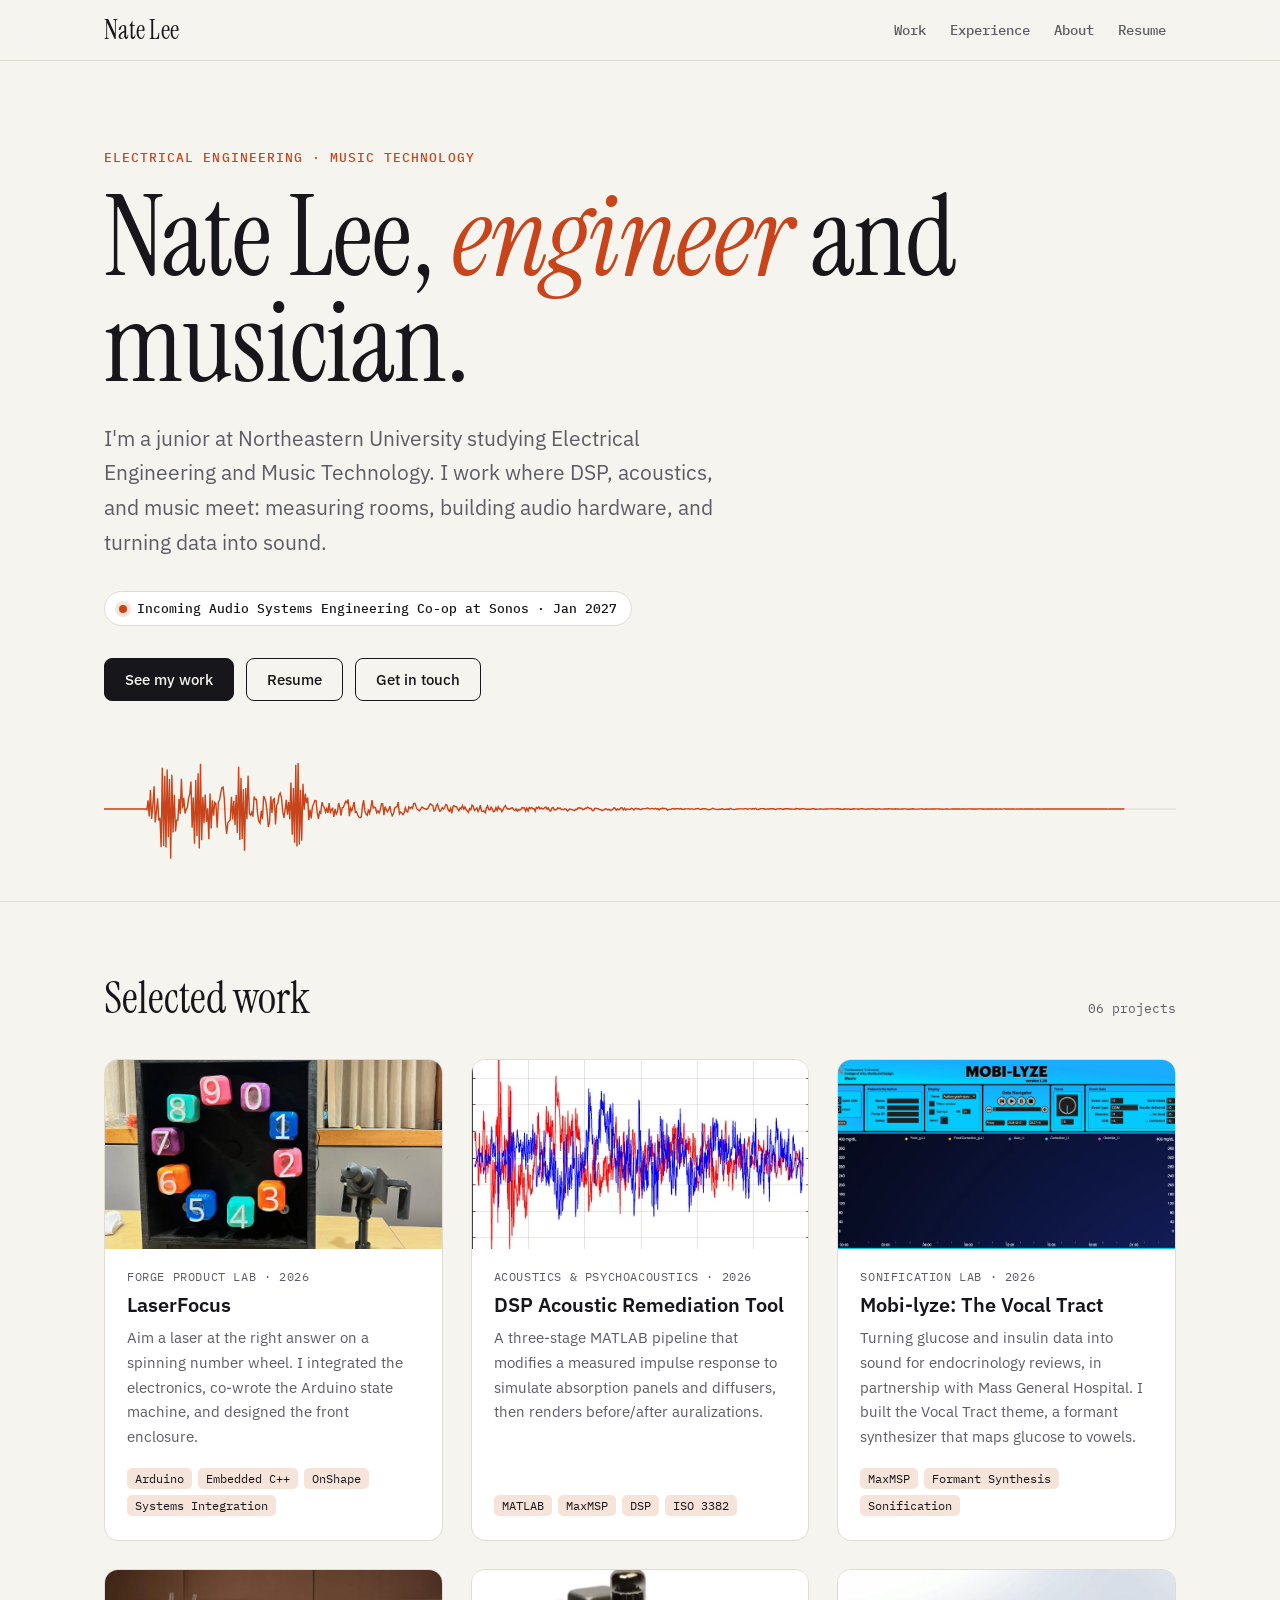
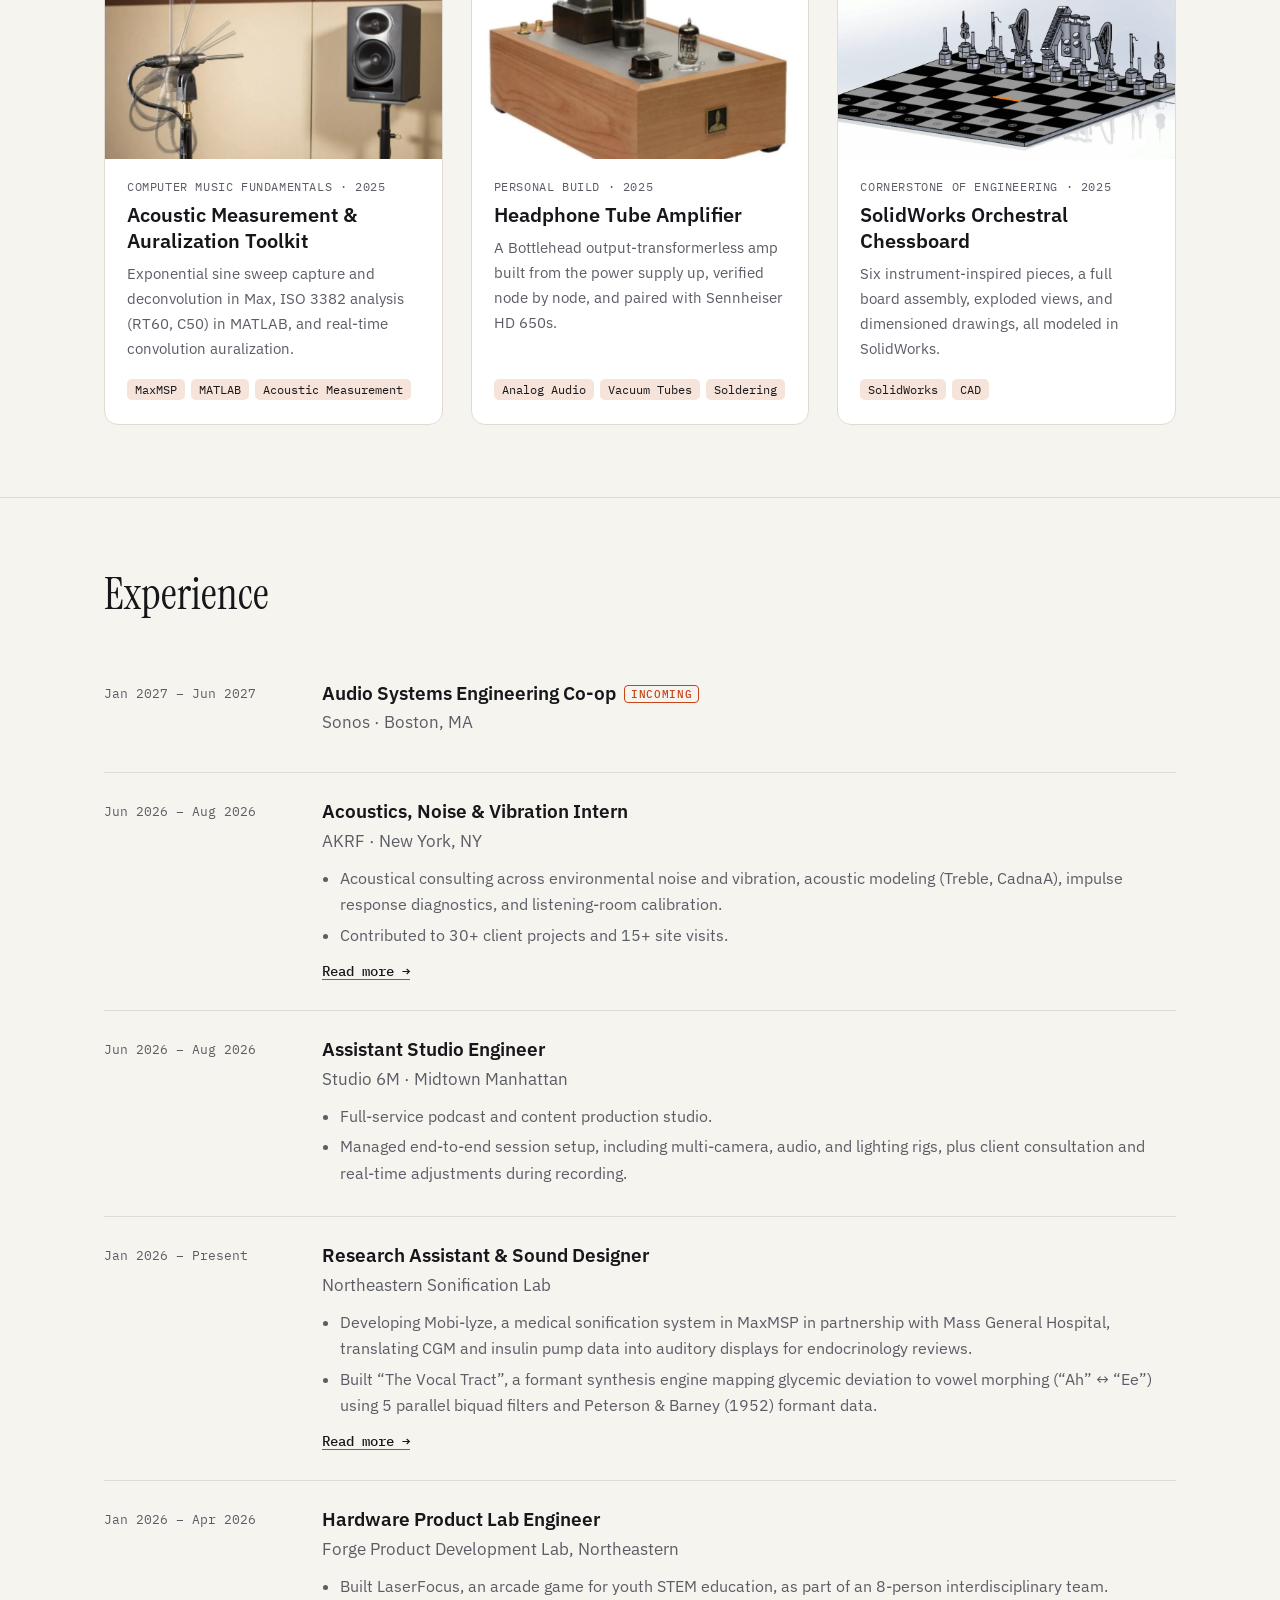
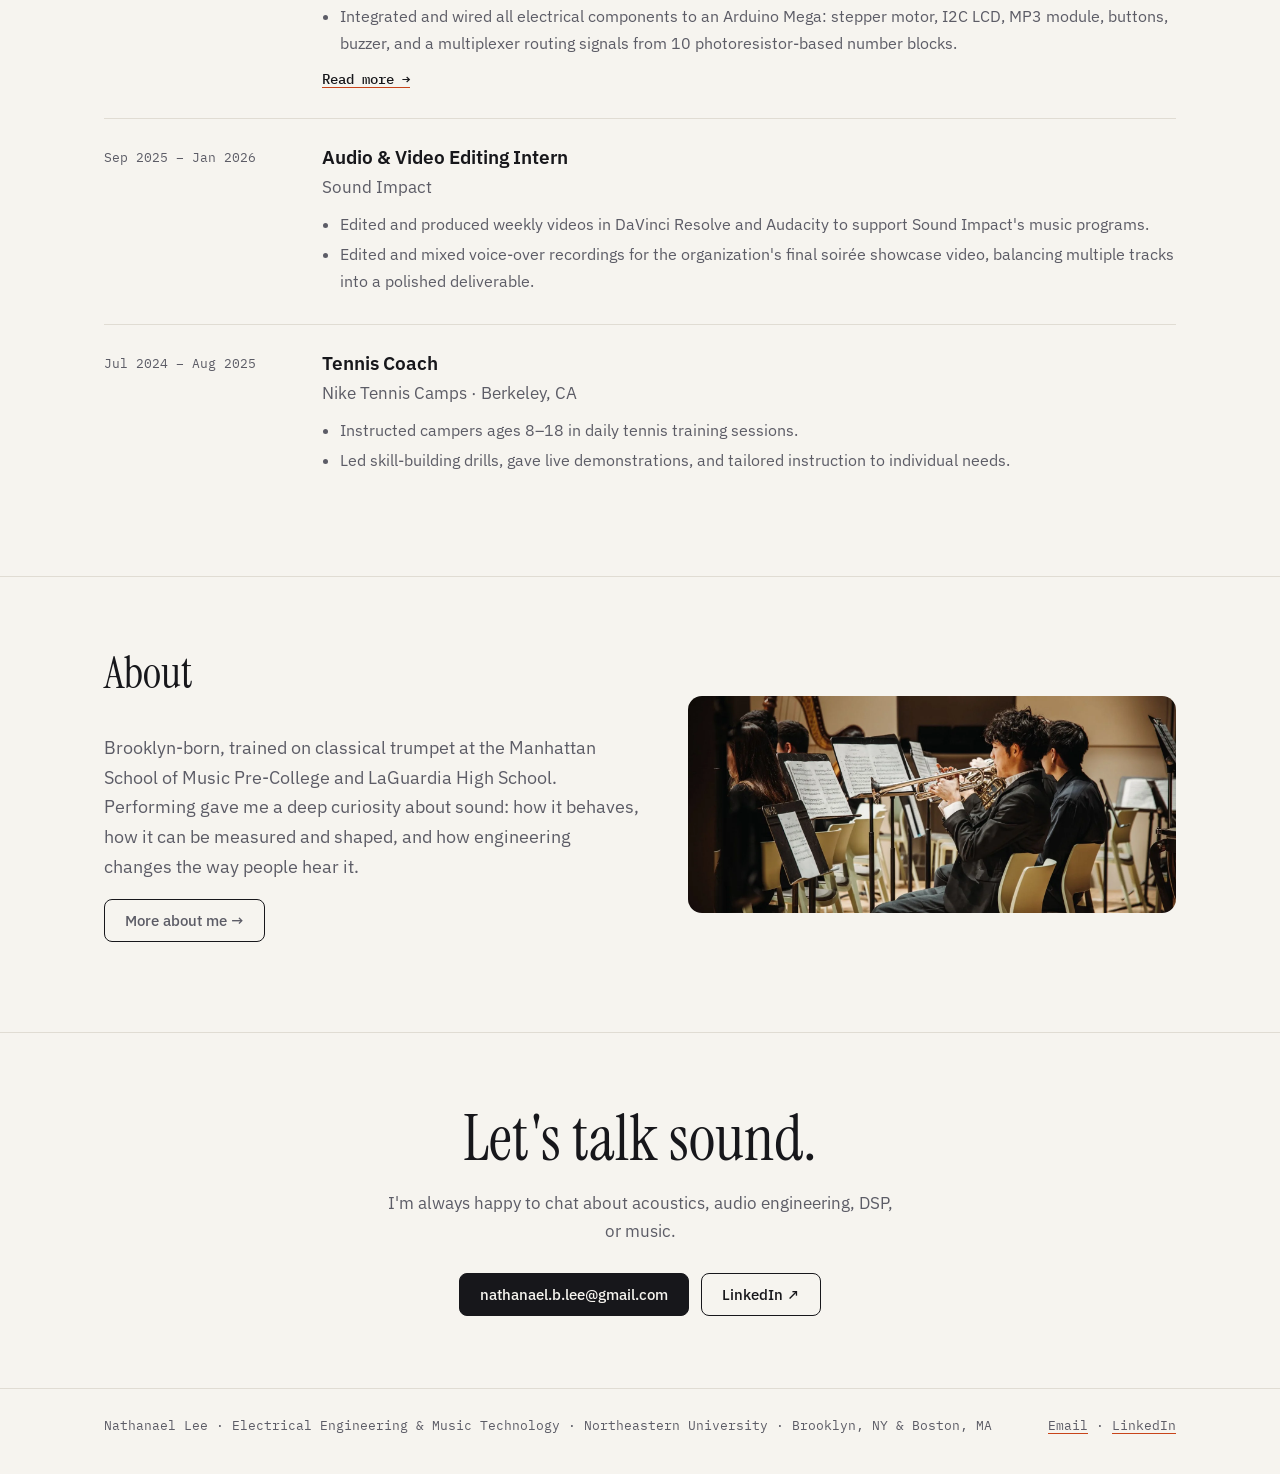
==== index.html @ bbd11df2 "Initial portfolio site migrated from Google Sites Co-Authored-By: Claude Opus 5.5 <noreply@anthropic" ====
<!doctype html>
<html lang="en">
<head>
<meta charset="utf-8">
<meta name="viewport" content="width=device-width, initial-scale=1">
<title>Nate Lee · Engineer and Musician</title>
<meta name="description" content="Nate Lee: Electrical Engineering and Music Technology at Northeastern University. DSP, acoustics, and audio projects.">
<meta property="og:title" content="Nate Lee · Engineer and Musician">
<meta property="og:description" content="Nate Lee: Electrical Engineering and Music Technology at Northeastern University. DSP, acoustics, and audio projects.">
<link rel="icon" href="assets/favicon.svg" type="image/svg+xml">
<link rel="preconnect" href="https://fonts.googleapis.com">
<link rel="preconnect" href="https://fonts.gstatic.com" crossorigin>
<link rel="stylesheet" href="https://fonts.googleapis.com/css2?family=IBM+Plex+Mono:wght@400;500&family=IBM+Plex+Sans:ital,wght@0,400;0,500;0,600;1,400&family=Instrument+Serif:ital@0;1&display=swap">
<link rel="stylesheet" href="assets/style.css">
</head>
<body>
<header class="site-header">
  <div class="wrap">
    <a class="brand" href="index.html">Nate Lee</a>
    <nav class="nav" aria-label="Main"><a href="index.html#work">Work</a><a href="index.html#experience">Experience</a><a href="about.html">About</a><a href="resume.html">Resume</a></nav>
  </div>
</header>
<main>
<div class="wrap">
  <section class="hero">
    <p class="eyebrow">Electrical Engineering · Music Technology</p>
    <h1>Nate Lee, <em>engineer</em> and musician.</h1>
    <p class="lede">I'm a junior at Northeastern University studying Electrical Engineering and Music Technology. I work where DSP, acoustics, and music meet: measuring rooms, building audio hardware, and turning data into sound.</p>
    <div class="now"><span class="dot"></span>Incoming Audio Systems Engineering Co-op at Sonos · Jan 2027</div>
    <div class="actions">
      <a class="btn primary" href="#work">See my work</a>
      <a class="btn ghost" href="resume.html">Resume</a>
      <a class="btn ghost" href="#contact">Get in touch</a>
    </div>
    <svg class="trace" aria-hidden="true"></svg>
  </section>
</div>

<section class="block" id="work">
  <div class="wrap">
    <div class="section-head"><h2>Selected work</h2><span class="count">06 projects</span></div>
    <div class="grid">
<a class="card" href="projects/laserfocus.html">
  <div class="thumb"><img src="images/cards/laserfocus.webp" alt="LaserFocus" width="1536" height="863" loading="lazy" decoding="async"></div>
  <div class="body">
    <span class="meta">Forge Product Lab · 2026</span>
    <h3>LaserFocus</h3>
    <p>Aim a laser at the right answer on a spinning number wheel. I integrated the electronics, co-wrote the Arduino state machine, and designed the front enclosure.</p>
    <div class="tags"><span class="tag">Arduino</span><span class="tag">Embedded C++</span><span class="tag">OnShape</span><span class="tag">Systems Integration</span></div>
  </div>
</a>
<a class="card" href="projects/dsp-acoustic-remediation.html">
  <div class="thumb"><img src="images/cards/dsp-acoustic-remediation.webp" alt="DSP Acoustic Remediation Tool" width="432" height="243" loading="lazy" decoding="async"></div>
  <div class="body">
    <span class="meta">Acoustics &amp; Psychoacoustics · 2026</span>
    <h3>DSP Acoustic Remediation Tool</h3>
    <p>A three-stage MATLAB pipeline that modifies a measured impulse response to simulate absorption panels and diffusers, then renders before/after auralizations.</p>
    <div class="tags"><span class="tag">MATLAB</span><span class="tag">MaxMSP</span><span class="tag">DSP</span><span class="tag">ISO 3382</span></div>
  </div>
</a>
<a class="card" href="projects/mobi-lyze.html">
  <div class="thumb"><img src="images/cards/mobi-lyze.webp" alt="Mobi-lyze: The Vocal Tract" width="1600" height="899" loading="lazy" decoding="async"></div>
  <div class="body">
    <span class="meta">Sonification Lab · 2026</span>
    <h3>Mobi-lyze: The Vocal Tract</h3>
    <p>Turning glucose and insulin data into sound for endocrinology reviews, in partnership with Mass General Hospital. I built the Vocal Tract theme, a formant synthesizer that maps glucose to vowels.</p>
    <div class="tags"><span class="tag">MaxMSP</span><span class="tag">Formant Synthesis</span><span class="tag">Sonification</span></div>
  </div>
</a>
<a class="card" href="projects/acoustic-measurement-toolkit.html">
  <div class="thumb"><img src="images/cards/acoustic-measurement-toolkit.webp" alt="Acoustic Measurement &amp; Auralization Toolkit" width="1400" height="787" loading="lazy" decoding="async"></div>
  <div class="body">
    <span class="meta">Computer Music Fundamentals · 2025</span>
    <h3>Acoustic Measurement &amp; Auralization Toolkit</h3>
    <p>Exponential sine sweep capture and deconvolution in Max, ISO 3382 analysis (RT60, C50) in MATLAB, and real-time convolution auralization.</p>
    <div class="tags"><span class="tag">MaxMSP</span><span class="tag">MATLAB</span><span class="tag">Acoustic Measurement</span></div>
  </div>
</a>
<a class="card" href="projects/headphone-tube-amp.html">
  <div class="thumb"><img src="images/cards/headphone-tube-amp.webp" alt="Headphone Tube Amplifier" width="1446" height="839" loading="lazy" decoding="async"></div>
  <div class="body">
    <span class="meta">Personal build · 2025</span>
    <h3>Headphone Tube Amplifier</h3>
    <p>A Bottlehead output-transformerless amp built from the power supply up, verified node by node, and paired with Sennheiser HD 650s.</p>
    <div class="tags"><span class="tag">Analog Audio</span><span class="tag">Vacuum Tubes</span><span class="tag">Soldering</span></div>
  </div>
</a>
<a class="card" href="projects/orchestral-chessboard.html">
  <div class="thumb"><img src="images/cards/orchestral-chessboard.webp" alt="SolidWorks Orchestral Chessboard" width="959" height="539" loading="lazy" decoding="async"></div>
  <div class="body">
    <span class="meta">Cornerstone of Engineering · 2025</span>
    <h3>SolidWorks Orchestral Chessboard</h3>
    <p>Six instrument-inspired pieces, a full board assembly, exploded views, and dimensioned drawings, all modeled in SolidWorks.</p>
    <div class="tags"><span class="tag">SolidWorks</span><span class="tag">CAD</span></div>
  </div>
</a>
    </div>
  </div>
</section>

<section class="block" id="experience">
  <div class="wrap">
    <div class="section-head"><h2>Experience</h2></div>
    <ol class="timeline">
<li><div class="when">Jan 2027 – Jun 2027</div><div><h3>Audio Systems Engineering Co-op<span class="badge">Incoming</span></h3><p class="org">Sonos · Boston, MA</p></div></li>
<li><div class="when">Jun 2026 – Aug 2026</div><div><h3>Acoustics, Noise &amp; Vibration Intern</h3><p class="org">AKRF · New York, NY</p><ul><li>Acoustical consulting across environmental noise and vibration, acoustic modeling (Treble, CadnaA), impulse response diagnostics, and listening-room calibration.</li><li>Contributed to 30+ client projects and 15+ site visits.</li></ul><a class="more" href="experience/akrf.html">Read more →</a></div></li>
<li><div class="when">Jun 2026 – Aug 2026</div><div><h3>Assistant Studio Engineer</h3><p class="org">Studio 6M · Midtown Manhattan</p><ul><li>Full-service podcast and content production studio.</li><li>Managed end-to-end session setup, including multi-camera, audio, and lighting rigs, plus client consultation and real-time adjustments during recording.</li></ul></div></li>
<li><div class="when">Jan 2026 – Present</div><div><h3>Research Assistant &amp; Sound Designer</h3><p class="org">Northeastern Sonification Lab</p><ul><li>Developing Mobi-lyze, a medical sonification system in MaxMSP in partnership with Mass General Hospital, translating CGM and insulin pump data into auditory displays for endocrinology reviews.</li><li>Built “The Vocal Tract”, a formant synthesis engine mapping glycemic deviation to vowel morphing (“Ah” ↔ “Ee”) using 5 parallel biquad filters and Peterson &amp; Barney (1952) formant data.</li></ul><a class="more" href="projects/mobi-lyze.html">Read more →</a></div></li>
<li><div class="when">Jan 2026 – Apr 2026</div><div><h3>Hardware Product Lab Engineer</h3><p class="org">Forge Product Development Lab, Northeastern</p><ul><li>Built LaserFocus, an arcade game for youth STEM education, as part of an 8-person interdisciplinary team.</li><li>Integrated and wired all electrical components to an Arduino Mega: stepper motor, I2C LCD, MP3 module, buttons, buzzer, and a multiplexer routing signals from 10 photoresistor-based number blocks.</li></ul><a class="more" href="projects/laserfocus.html">Read more →</a></div></li>
<li><div class="when">Sep 2025 – Jan 2026</div><div><h3>Audio &amp; Video Editing Intern</h3><p class="org">Sound Impact</p><ul><li>Edited and produced weekly videos in DaVinci Resolve and Audacity to support Sound Impact's music programs.</li><li>Edited and mixed voice-over recordings for the organization's final soirée showcase video, balancing multiple tracks into a polished deliverable.</li></ul></div></li>
<li><div class="when">Jul 2024 – Aug 2025</div><div><h3>Tennis Coach</h3><p class="org">Nike Tennis Camps · Berkeley, CA</p><ul><li>Instructed campers ages 8–18 in daily tennis training sessions.</li><li>Led skill-building drills, gave live demonstrations, and tailored instruction to individual needs.</li></ul></div></li>
    </ol>
  </div>
</section>

<section class="block" id="about">
  <div class="wrap split">
    <div>
      <div class="section-head"><h2>About</h2></div>
      <p>Brooklyn-born, trained on classical trumpet at the Manhattan School of Music Pre-College and LaGuardia High School. Performing gave me a deep curiosity about sound: how it behaves, how it can be measured and shaped, and how engineering changes the way people hear it.</p>
      <p><a class="btn ghost" href="about.html">More about me →</a></p>
    </div>
    <img src="images/about/orchestra.webp" alt="Nate playing trumpet in an orchestra" width="1600" height="712" loading="lazy">
  </div>
</section>

<section class="block contact" id="contact">
  <div class="wrap">
    <h2>Let's talk sound.</h2>
    <p>I'm always happy to chat about acoustics, audio engineering, DSP, or music.</p>
    <div class="actions">
      <a class="btn primary" href="mailto:nathanael.b.lee@gmail.com">nathanael.b.lee@gmail.com</a>
      <a class="btn ghost" href="https://www.linkedin.com/in/nate-lee-/" target="_blank" rel="noopener">LinkedIn ↗</a>
    </div>
  </div>
</section>
</main>
<footer class="site-footer">
  <div class="wrap">
    <span>Nathanael Lee · Electrical Engineering &amp; Music Technology · Northeastern University · Brooklyn, NY &amp; Boston, MA</span>
    <span><a href="mailto:nathanael.b.lee@gmail.com">Email</a> · <a href="https://www.linkedin.com/in/nate-lee-/" target="_blank" rel="noopener">LinkedIn</a></span>
  </div>
</footer>
<script src="assets/main.js"></script>
</body>
</html>
---- assets/style.css ----
/* Nate Lee portfolio */
:root {
  --bg: #f6f4ef;
  --surface: #ffffff;
  --ink: #17171b;
  --muted: #5c5c66;
  --line: #e0dcd3;
  --accent: #c8441a;
  --accent-soft: #f6e3d9;
  --shadow: 0 1px 2px rgba(20, 20, 25, .05), 0 8px 24px rgba(20, 20, 25, .06);
  --serif: "Instrument Serif", Georgia, serif;
  --sans: "IBM Plex Sans", system-ui, -apple-system, sans-serif;
  --mono: "IBM Plex Mono", ui-monospace, Menlo, monospace;
  --wide: 1120px;
  --text: 720px;
}
@media (prefers-color-scheme: dark) {
  :root {
    --bg: #111214;
    --surface: #1a1b1f;
    --ink: #ecebe7;
    --muted: #a2a1a8;
    --line: #2c2d33;
    --accent: #ff7a45;
    --accent-soft: #3a2219;
    --shadow: 0 1px 2px rgba(0, 0, 0, .3), 0 8px 24px rgba(0, 0, 0, .25);
  }
}

* { box-sizing: border-box; }
html { scroll-behavior: smooth; -webkit-text-size-adjust: 100%; }
body {
  margin: 0;
  background: var(--bg);
  color: var(--ink);
  font: 17px/1.65 var(--sans);
  -webkit-font-smoothing: antialiased;
}
img { max-width: 100%; height: auto; display: block; }
a { color: inherit; text-decoration-color: var(--accent); text-underline-offset: 3px; }
a:hover { color: var(--accent); }
::selection { background: var(--accent); color: #fff; }

.wrap { max-width: var(--wide); margin: 0 auto; padding: 0 24px; }
.mono { font-family: var(--mono); }

/* Header */
.site-header {
  position: sticky; top: 0; z-index: 10;
  background: color-mix(in srgb, var(--bg) 88%, transparent);
  backdrop-filter: blur(10px);
  -webkit-backdrop-filter: blur(10px);
  border-bottom: 1px solid var(--line);
}
.site-header .wrap { display: flex; align-items: center; justify-content: space-between; gap: 16px; height: 60px; }
.brand { font-family: var(--serif); font-size: 26px; text-decoration: none; letter-spacing: .01em; white-space: nowrap; }
.brand:hover { color: var(--ink); }
.nav { display: flex; gap: 4px; }
.nav a {
  font: 500 14px var(--mono); text-decoration: none; color: var(--muted);
  padding: 6px 10px; border-radius: 6px;
}
.nav a:hover, .nav a[aria-current="page"] { color: var(--ink); background: var(--accent-soft); }

/* Hero */
.hero { padding: 88px 0 24px; }
.eyebrow { font: 500 13px var(--mono); letter-spacing: .08em; text-transform: uppercase; color: var(--accent); margin: 0 0 18px; }
.hero h1 { font: 400 clamp(56px, 10vw, 112px)/.95 var(--serif); margin: 0 0 24px; letter-spacing: -.01em; }
.hero h1 em { color: var(--accent); }
.hero .lede { font-size: clamp(18px, 2.2vw, 21px); max-width: 640px; color: var(--muted); margin: 0 0 32px; }
.now {
  display: inline-flex; align-items: center; gap: 10px;
  font: 500 13px var(--mono); padding: 8px 14px; border: 1px solid var(--line);
  border-radius: 999px; background: var(--surface); margin-bottom: 32px;
}
.now .dot { width: 8px; height: 8px; border-radius: 50%; background: var(--accent); box-shadow: 0 0 0 4px var(--accent-soft); }
.actions { display: flex; flex-wrap: wrap; gap: 12px; }
.btn {
  display: inline-flex; align-items: center; gap: 8px;
  font: 500 15px var(--sans); text-decoration: none;
  padding: 11px 20px; border-radius: 8px; border: 1px solid var(--ink);
  transition: background .15s, color .15s, border-color .15s;
}
.btn.primary { background: var(--ink); color: var(--bg); }
.btn.primary:hover { background: var(--accent); border-color: var(--accent); color: #fff; }
.btn.ghost:hover { border-color: var(--accent); color: var(--accent); }

/* Impulse response trace */
.trace { width: 100%; height: 120px; margin: 48px 0 0; color: var(--accent); }
.trace path { fill: none; stroke: currentColor; stroke-width: 1.4; vector-effect: non-scaling-stroke; }
.trace .axis { stroke: var(--line); stroke-width: 1; }
@media (prefers-reduced-motion: no-preference) {
  .trace path.ir { stroke-dasharray: var(--len); stroke-dashoffset: var(--len); animation: draw 2.4s cubic-bezier(.3, .6, .2, 1) .2s forwards; }
}
@keyframes draw { to { stroke-dashoffset: 0; } }

/* Sections */
section.block { padding: 72px 0; border-top: 1px solid var(--line); }
.section-head { display: flex; align-items: baseline; justify-content: space-between; gap: 16px; margin-bottom: 36px; }
.section-head h2 { font: 400 44px/1.1 var(--serif); margin: 0; }
.section-head .count { font: 13px var(--mono); color: var(--muted); }

/* Project cards */
.grid { display: grid; grid-template-columns: repeat(auto-fill, minmax(320px, 1fr)); gap: 28px; }
.card {
  display: flex; flex-direction: column; text-decoration: none;
  background: var(--surface); border: 1px solid var(--line); border-radius: 14px; overflow: hidden;
  transition: transform .2s, box-shadow .2s, border-color .2s;
}
.card:hover { transform: translateY(-3px); box-shadow: var(--shadow); border-color: transparent; color: inherit; }
.card .thumb { aspect-ratio: 16 / 9; overflow: hidden; background: var(--line); }
.card .thumb img { width: 100%; height: 100%; object-fit: cover; transition: transform .4s; }
.card:hover .thumb img { transform: scale(1.03); }
.card .body { padding: 20px 22px 24px; display: flex; flex-direction: column; gap: 8px; flex: 1; }
.card .meta { font: 12px var(--mono); color: var(--muted); text-transform: uppercase; letter-spacing: .05em; }
.card h3 { font: 600 20px/1.3 var(--sans); margin: 0; }
.card p { margin: 0; color: var(--muted); font-size: 15px; }
.tags { display: flex; flex-wrap: wrap; gap: 6px; margin-top: auto; padding-top: 10px; }
.tag { font: 12px var(--mono); padding: 3px 8px; border-radius: 5px; background: var(--accent-soft); color: var(--ink); }

/* Experience timeline */
.timeline { list-style: none; margin: 0; padding: 0; }
.timeline > li { display: grid; grid-template-columns: 190px 1fr; gap: 28px; padding: 26px 0; border-bottom: 1px solid var(--line); }
.timeline > li:last-child { border-bottom: 0; }
.timeline .when { font: 13px/1.6 var(--mono); color: var(--muted); padding-top: 3px; }
.timeline h3 { font: 600 19px/1.35 var(--sans); margin: 0; }
.timeline .org { color: var(--muted); margin: 2px 0 10px; }
.timeline ul { margin: 0; padding-left: 18px; list-style: disc; color: var(--muted); font-size: 16px; }
.timeline ul li { margin: 4px 0; }
.timeline .more { display: inline-block; margin-top: 10px; font: 500 14px var(--mono); }
.badge { font: 500 11px var(--mono); text-transform: uppercase; letter-spacing: .06em; color: var(--accent); border: 1px solid var(--accent); border-radius: 4px; padding: 1px 6px; margin-left: 8px; vertical-align: 2px; }

/* About teaser / split */
.split { display: grid; grid-template-columns: 1.1fr 1fr; gap: 48px; align-items: center; }
.split img { border-radius: 14px; }
.split p { color: var(--muted); font-size: 18px; }

/* Article (project pages) */
.article-head { padding: 56px 0 32px; }
.back { font: 500 14px var(--mono); text-decoration: none; color: var(--muted); }
.article-head h1 { font: 400 clamp(40px, 6.4vw, 72px)/1.02 var(--serif); margin: 20px 0 12px; max-width: 900px; }
.article-head .subtitle { font-size: 20px; color: var(--muted); margin: 0 0 32px; }
.facts { display: grid; grid-template-columns: repeat(auto-fit, minmax(200px, 1fr)); gap: 1px; background: var(--line); border: 1px solid var(--line); border-radius: 12px; overflow: hidden; margin: 0; }
.facts div { background: var(--surface); padding: 16px 18px; }
.facts dt { font: 500 11px var(--mono); text-transform: uppercase; letter-spacing: .08em; color: var(--accent); margin-bottom: 6px; }
.facts dd { margin: 0; font-size: 15px; line-height: 1.5; }
.facts .tags { padding: 0; }
.hero-fig { margin: 40px 0 0; }
.hero-fig img { width: 100%; border-radius: 14px; border: 1px solid var(--line); }

.prose { max-width: var(--text); margin: 0 auto; padding: 24px 24px 96px; }
.prose h2 { font: 400 38px/1.15 var(--serif); margin: 64px 0 16px; }
.prose > h2:first-child { margin-top: 24px; }
.prose h3 { font: 600 21px/1.35 var(--sans); margin: 40px 0 10px; }
.prose h4 { font: 600 13px var(--mono); text-transform: uppercase; letter-spacing: .06em; color: var(--accent); margin: 32px 0 8px; }
.prose p, .prose li { color: color-mix(in srgb, var(--ink) 86%, var(--bg)); }
.prose ul { padding-left: 20px; }
.prose figure, .prose .gallery, .prose .table-wrap, .prose .embed { margin: 36px -60px; }
.prose figure img { width: 100%; border-radius: 10px; border: 1px solid var(--line); background: #fff; cursor: zoom-in; }
.prose figure.narrow { margin-left: auto; margin-right: auto; max-width: 480px; }
figcaption { font-size: 14px; color: var(--muted); margin-top: 10px; line-height: 1.55; text-align: center; }
figcaption strong { color: var(--ink); }
.gallery { display: grid; grid-template-columns: repeat(var(--cols, 3), 1fr); gap: 12px; }
.gallery figure { margin: 0 !important; }
.gallery img { aspect-ratio: 4 / 3; object-fit: cover; }
.embed { position: relative; aspect-ratio: 16 / 10; border-radius: 10px; overflow: hidden; border: 1px solid var(--line); background: var(--surface); }
.embed.doc { aspect-ratio: 8.5 / 11; max-height: 1000px; }
.embed iframe { position: absolute; inset: 0; width: 100%; height: 100%; border: 0; }
.embed-caption { text-align: center; margin-top: -24px; }
.table-wrap { overflow-x: auto; }
table { border-collapse: collapse; width: 100%; font-size: 15px; background: var(--surface); border-radius: 10px; overflow: hidden; }
caption { text-align: left; font: 600 15px var(--sans); padding: 0 0 10px; }
th, td { border: 1px solid var(--line); padding: 10px 14px; text-align: left; vertical-align: top; }
thead th { background: var(--ink); color: var(--bg); font: 500 13px var(--mono); border-color: var(--ink); }
tbody tr:nth-child(even) td { background: color-mix(in srgb, var(--surface) 92%, var(--line)); }
tbody td:first-child { font-weight: 600; }
.related { margin-top: 64px; padding-top: 24px; border-top: 1px solid var(--line); font: 500 14px var(--mono); }
.pager { display: flex; justify-content: space-between; gap: 16px; margin-top: 64px; padding-top: 24px; border-top: 1px solid var(--line); }
.pager a { text-decoration: none; display: flex; flex-direction: column; gap: 2px; max-width: 48%; }
.pager a span { font: 12px var(--mono); color: var(--muted); text-transform: uppercase; letter-spacing: .06em; }
.pager a.next { text-align: right; margin-left: auto; }

/* About page */
.about-banner { margin: 40px 0 0; border-radius: 14px; overflow: hidden; }
.about-banner img { width: 100%; aspect-ratio: 21 / 9; object-fit: cover; }
.cols { display: grid; grid-template-columns: repeat(auto-fit, minmax(280px, 1fr)); gap: 24px; }
.panel { background: var(--surface); border: 1px solid var(--line); border-radius: 14px; padding: 26px 28px; }
.panel h3 { font: 400 28px var(--serif); margin: 0 0 4px; }
.panel .sub { color: var(--muted); margin: 0 0 16px; }
.panel h4 { font: 500 12px var(--mono); text-transform: uppercase; letter-spacing: .08em; color: var(--accent); margin: 22px 0 8px; }
.panel ul { margin: 0; padding-left: 18px; }
.panel li { margin: 4px 0; }
.panel .logo { height: 44px; width: auto; margin-bottom: 18px; border-radius: 6px; }
.skills dt { font: 600 15px var(--sans); margin-top: 14px; }
.skills dd { margin: 4px 0 0; color: var(--muted); }

/* Contact / footer */
.contact { text-align: center; }
.contact h2 { font: 400 clamp(40px, 6vw, 64px)/1.05 var(--serif); margin: 0 0 16px; }
.contact p { color: var(--muted); margin: 0 auto 28px; max-width: 520px; }
.contact .actions { justify-content: center; }
.site-footer { border-top: 1px solid var(--line); padding: 28px 0 40px; font: 13px var(--mono); color: var(--muted); }
.site-footer .wrap { display: flex; flex-wrap: wrap; justify-content: space-between; gap: 12px; }
.site-footer a { color: var(--muted); }

/* Lightbox */
dialog.lightbox { border: 0; padding: 0; background: transparent; max-width: 96vw; max-height: 94vh; }
dialog.lightbox::backdrop { background: rgba(10, 10, 12, .88); }
dialog.lightbox img { max-width: 96vw; max-height: 94vh; object-fit: contain; border-radius: 6px; cursor: zoom-out; }

/* Responsive */
@media (max-width: 900px) {
  .prose figure, .prose .gallery, .prose .table-wrap, .prose .embed { margin-left: 0; margin-right: 0; }
  .split { grid-template-columns: 1fr; }
}
@media (max-width: 640px) {
  body { font-size: 16px; }
  .wrap { padding: 0 16px; }
  .prose { padding-left: 16px; padding-right: 16px; }
  .site-header .wrap { height: 56px; }
  .brand { font-size: 22px; }
  .nav a { padding: 6px 7px; font-size: 13px; }
  .hero { padding-top: 56px; }
  section.block { padding: 56px 0; }
  .section-head h2 { font-size: 36px; }
  .grid { grid-template-columns: 1fr; }
  .timeline > li { grid-template-columns: 1fr; gap: 6px; }
  .gallery { --cols: 2 !important; }
  .prose h2 { font-size: 32px; }
}
@media (max-width: 400px) {
  .brand { font-size: 20px; }
  .nav { gap: 2px; }
  .nav a { padding: 6px 5px; font-size: 12px; }
}
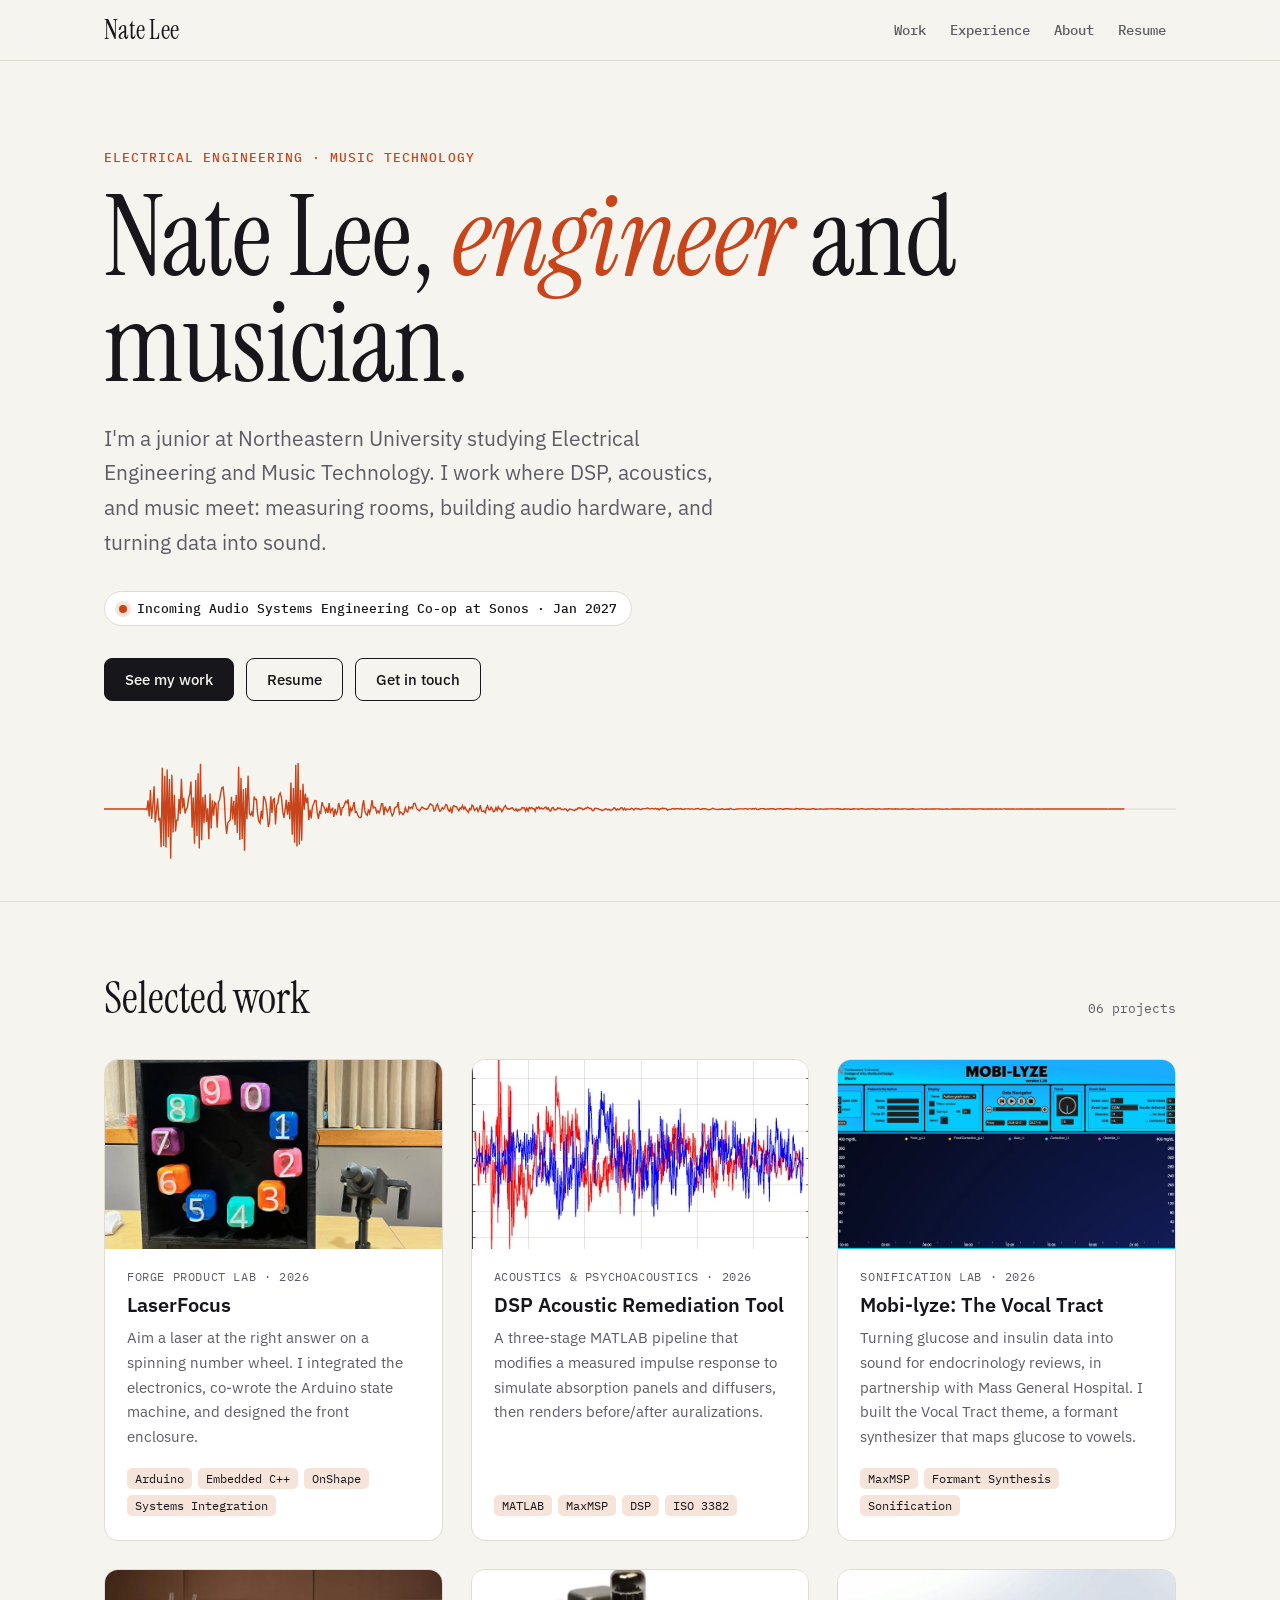
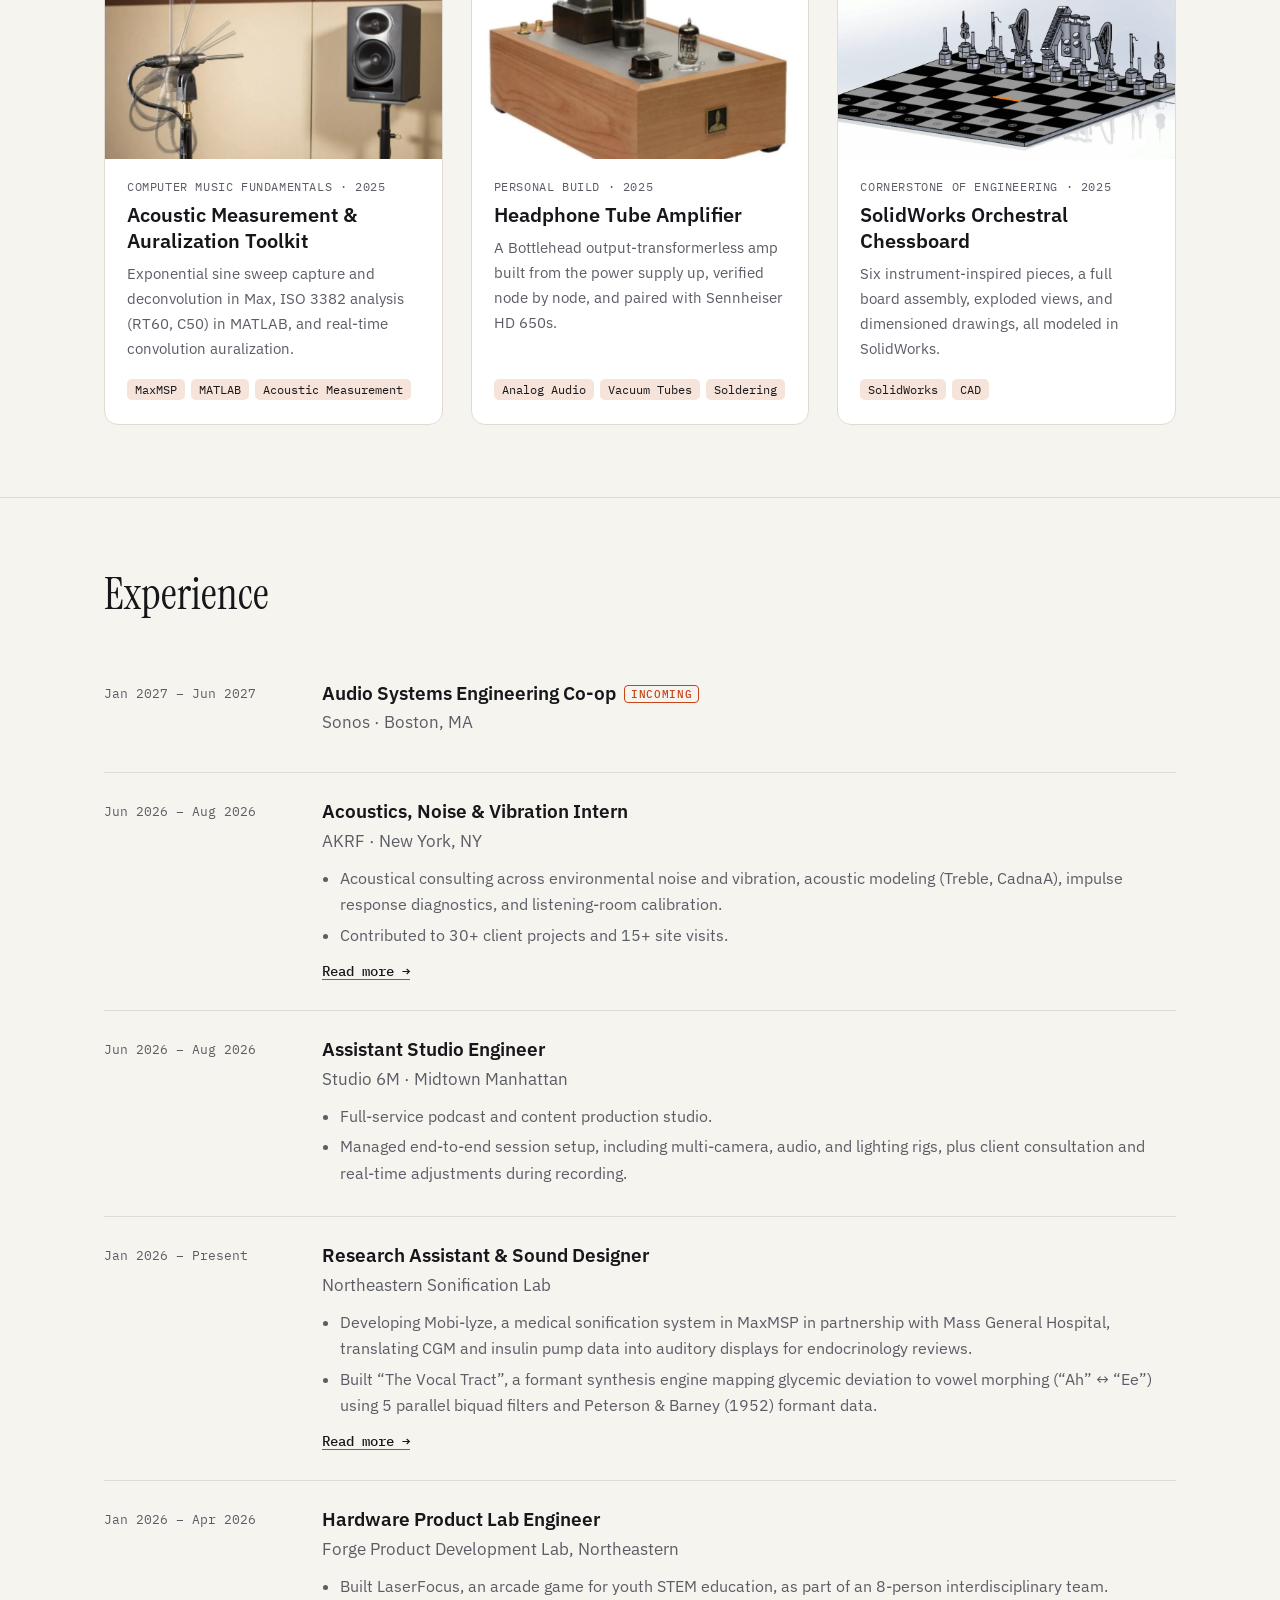
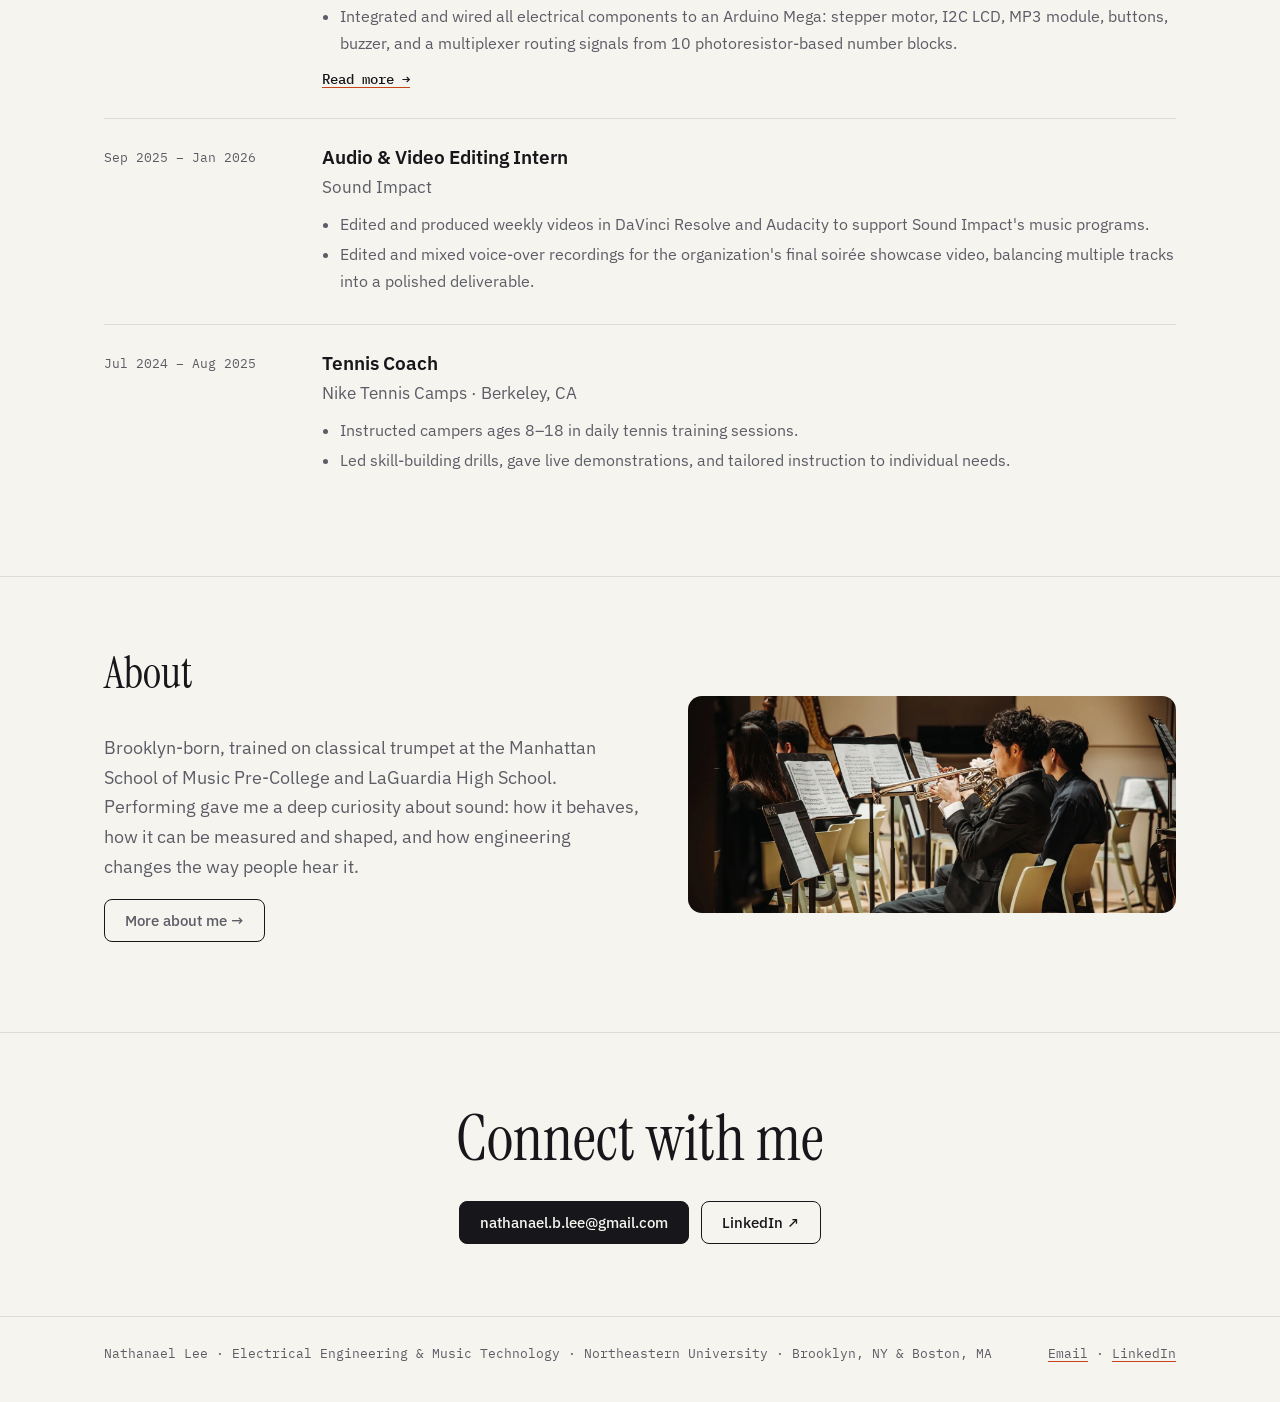
==== commit ccb5c4da: "Simplify About header, move Embedded Design to coursework, rename contact heading Co-Authored-By: Cl" ====
--- a/index.html
+++ b/index.html
@@ -126,8 +126,7 @@
 
 <section class="block contact" id="contact">
   <div class="wrap">
-    <h2>Let's talk sound.</h2>
-    <p>I'm always happy to chat about acoustics, audio engineering, DSP, or music.</p>
+    <h2>Connect with me</h2>
     <div class="actions">
       <a class="btn primary" href="mailto:nathanael.b.lee@gmail.com">nathanael.b.lee@gmail.com</a>
       <a class="btn ghost" href="https://www.linkedin.com/in/nate-lee-/" target="_blank" rel="noopener">LinkedIn ↗</a>
--- a/assets/style.css
+++ b/assets/style.css
@@ -196,7 +196,7 @@
 
 /* Contact / footer */
 .contact { text-align: center; }
-.contact h2 { font: 400 clamp(40px, 6vw, 64px)/1.05 var(--serif); margin: 0 0 16px; }
+.contact h2 { font: 400 clamp(40px, 6vw, 64px)/1.05 var(--serif); margin: 0 0 28px; }
 .contact p { color: var(--muted); margin: 0 auto 28px; max-width: 520px; }
 .contact .actions { justify-content: center; }
 .site-footer { border-top: 1px solid var(--line); padding: 28px 0 40px; font: 13px var(--mono); color: var(--muted); }
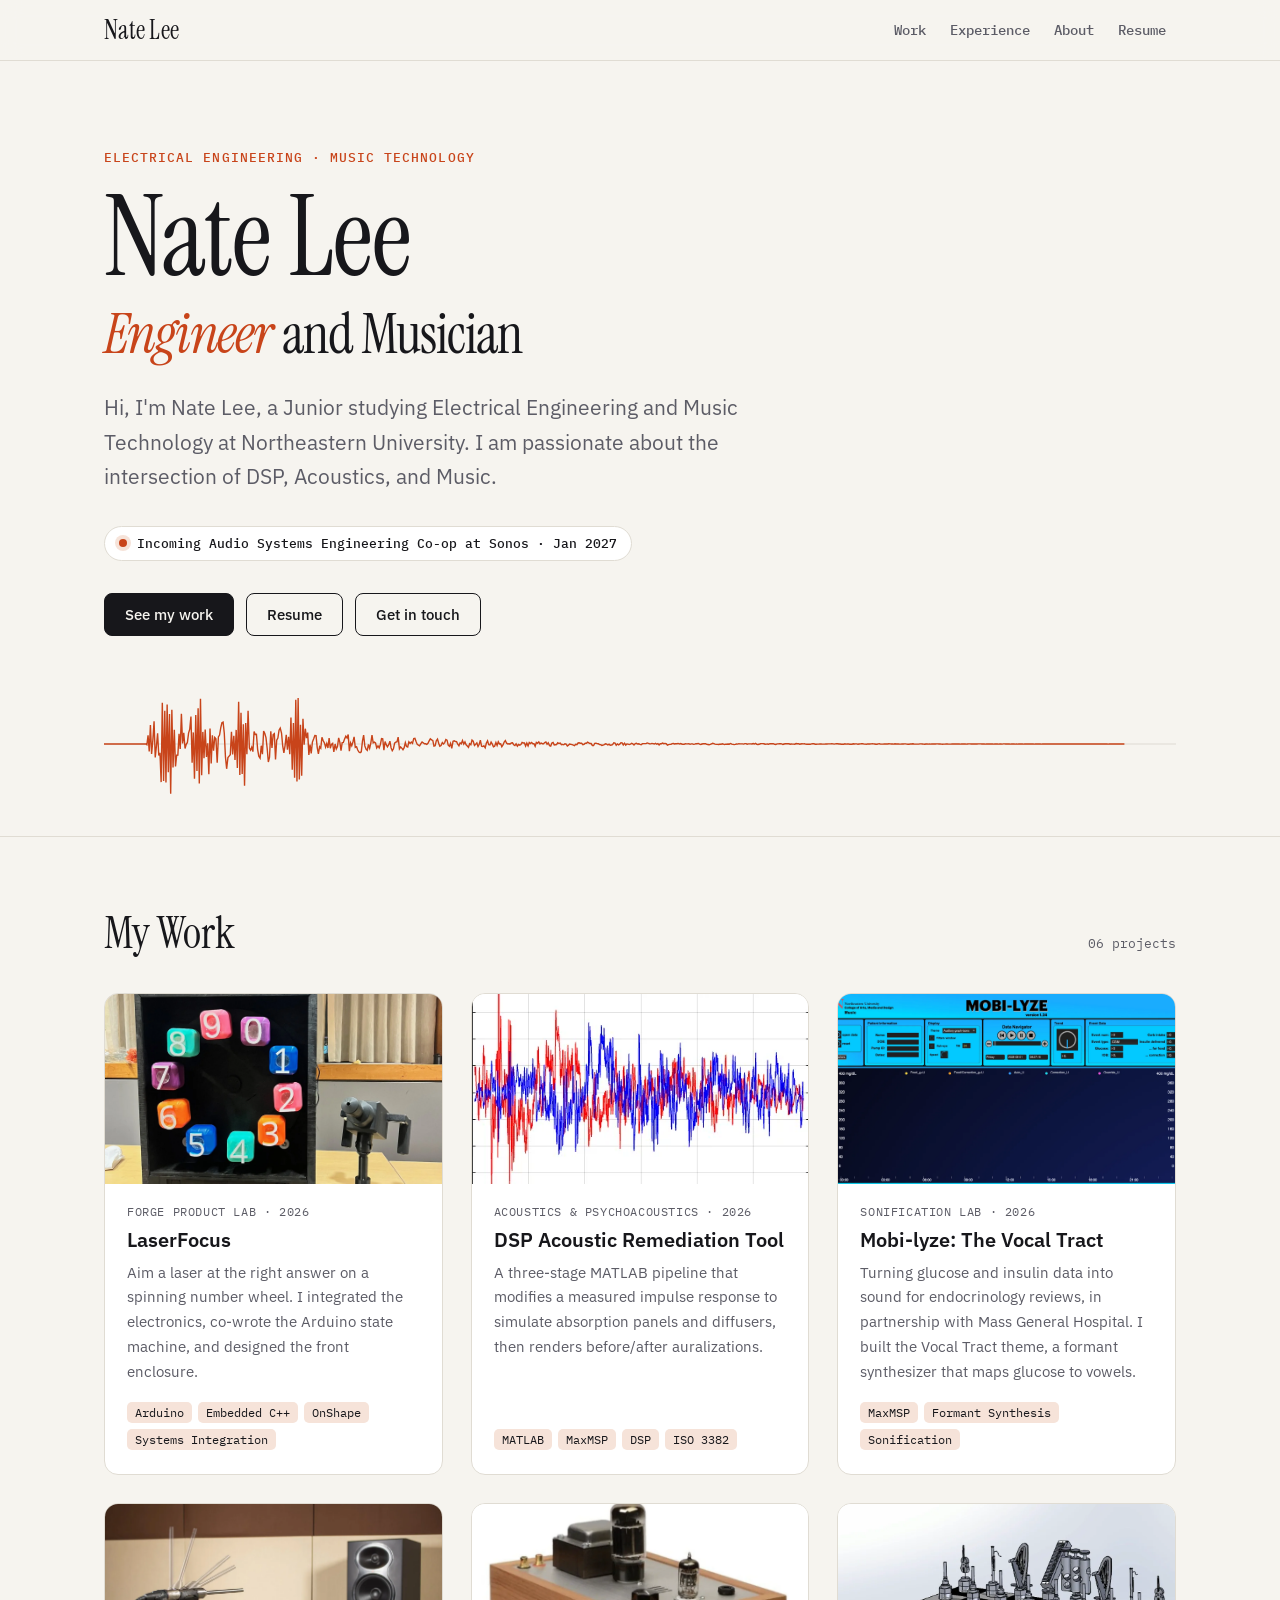
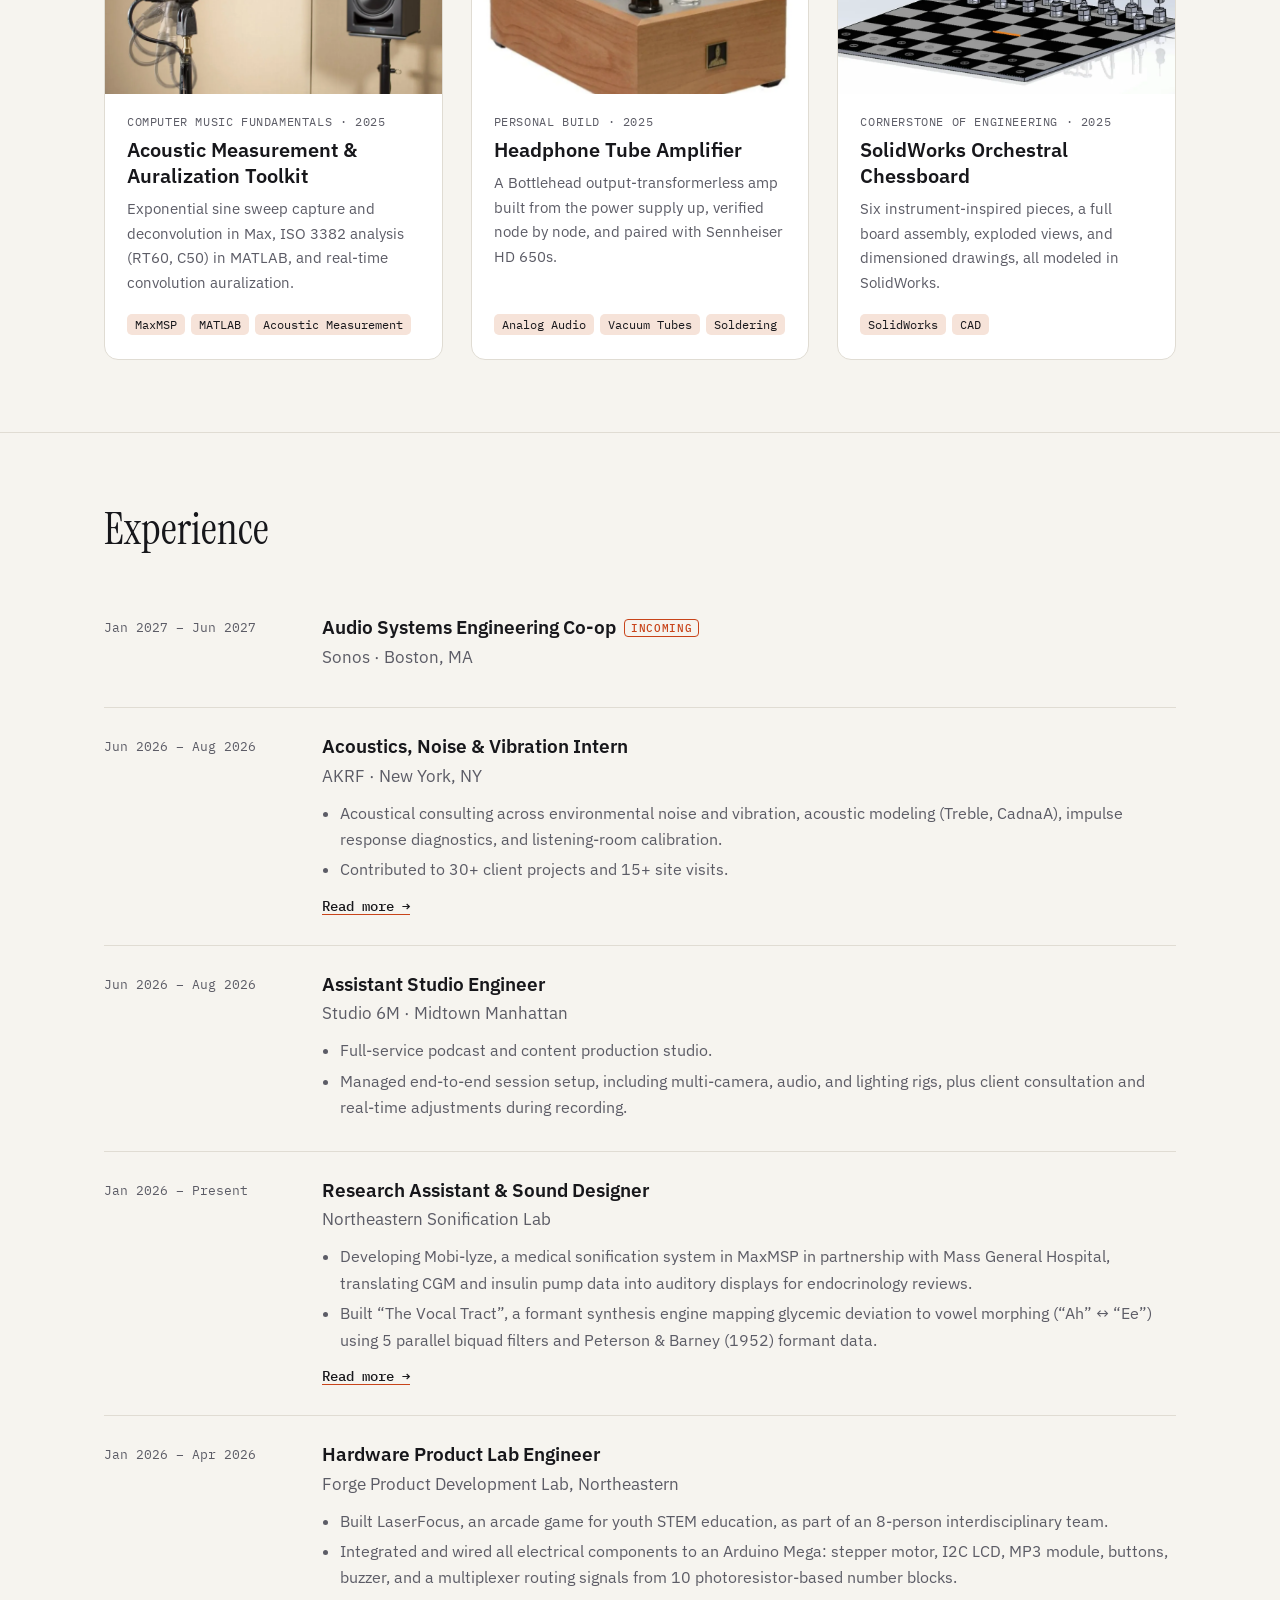
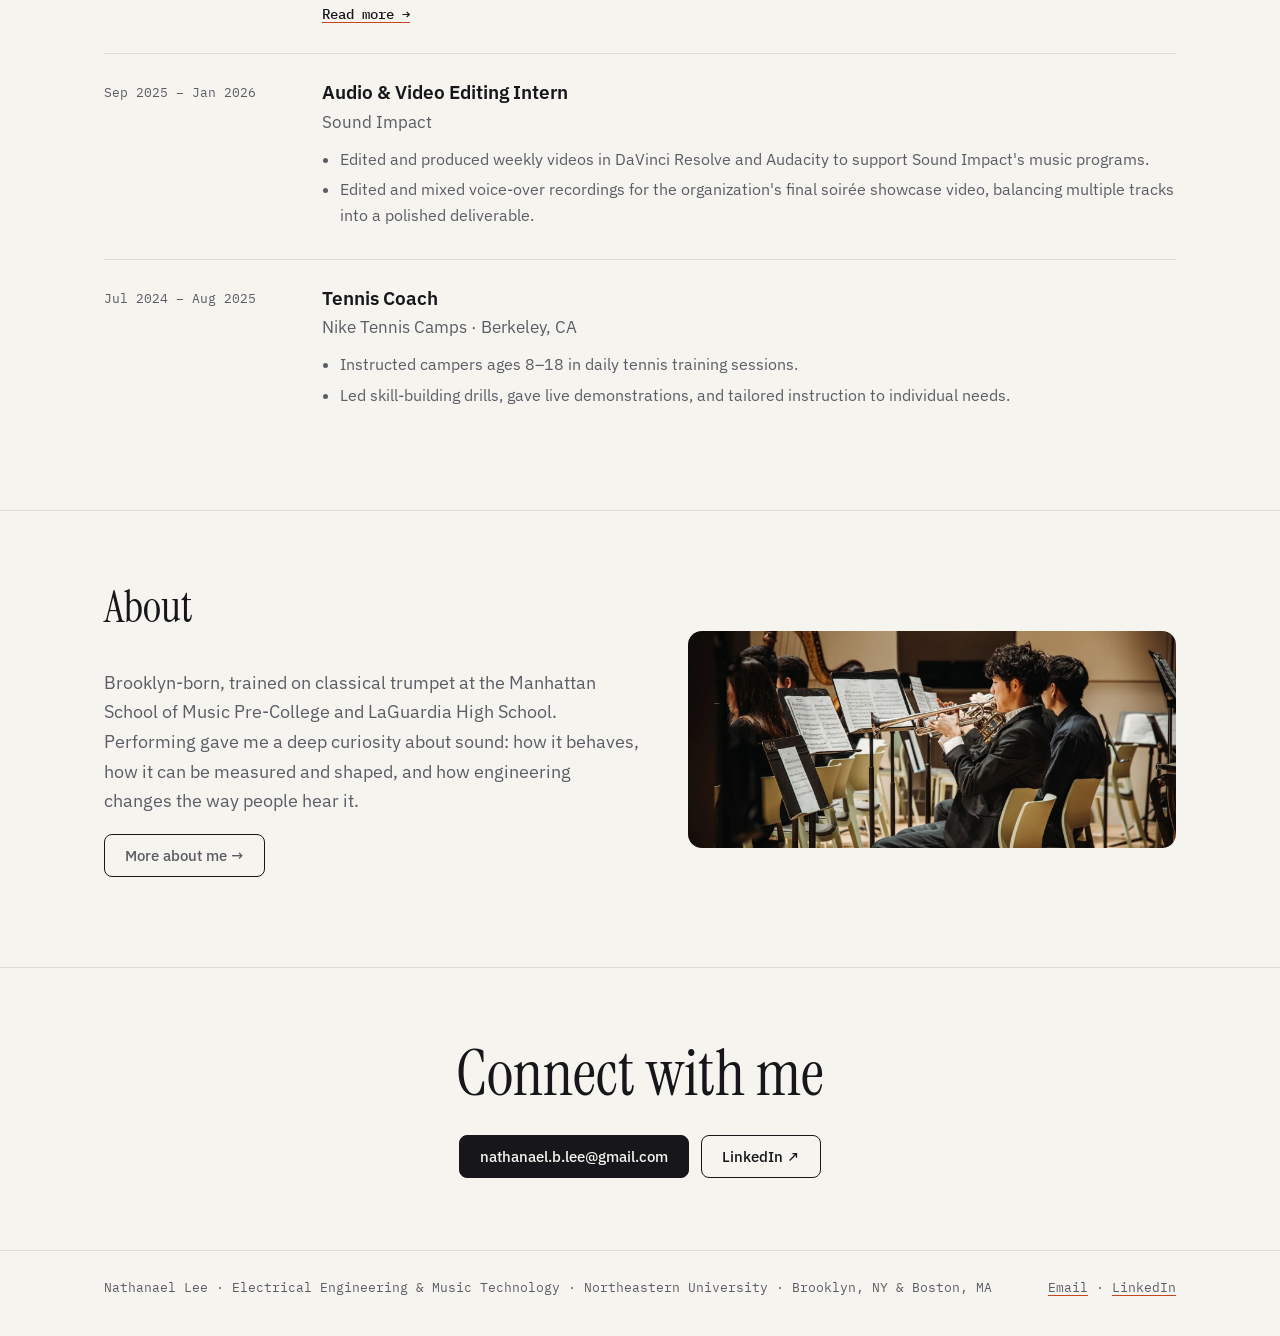
==== commit d6d09b84: "Two-line hero heading, original intro text, rename to My Work, fix Dr. Hubert Ho Co-Authored-By: Cla" ====
--- a/index.html
+++ b/index.html
@@ -24,8 +24,8 @@
 <div class="wrap">
   <section class="hero">
     <p class="eyebrow">Electrical Engineering · Music Technology</p>
-    <h1>Nate Lee, <em>engineer</em> and musician.</h1>
-    <p class="lede">I'm a junior at Northeastern University studying Electrical Engineering and Music Technology. I work where DSP, acoustics, and music meet: measuring rooms, building audio hardware, and turning data into sound.</p>
+    <h1>Nate Lee<span class="tagline"><em>Engineer</em> and Musician</span></h1>
+    <p class="lede">Hi, I'm Nate Lee, a Junior studying Electrical Engineering and Music Technology at Northeastern University. I am passionate about the intersection of DSP, Acoustics, and Music.</p>
     <div class="now"><span class="dot"></span>Incoming Audio Systems Engineering Co-op at Sonos · Jan 2027</div>
     <div class="actions">
       <a class="btn primary" href="#work">See my work</a>
@@ -38,7 +38,7 @@
 
 <section class="block" id="work">
   <div class="wrap">
-    <div class="section-head"><h2>Selected work</h2><span class="count">06 projects</span></div>
+    <div class="section-head"><h2>My Work</h2><span class="count">06 projects</span></div>
     <div class="grid">
 <a class="card" href="projects/laserfocus.html">
   <div class="thumb"><img src="images/cards/laserfocus.webp" alt="LaserFocus" width="1536" height="863" loading="lazy" decoding="async"></div>
--- a/assets/style.css
+++ b/assets/style.css
@@ -67,6 +67,7 @@
 .eyebrow { font: 500 13px var(--mono); letter-spacing: .08em; text-transform: uppercase; color: var(--accent); margin: 0 0 18px; }
 .hero h1 { font: 400 clamp(56px, 10vw, 112px)/.95 var(--serif); margin: 0 0 24px; letter-spacing: -.01em; }
 .hero h1 em { color: var(--accent); }
+.hero h1 .tagline { display: block; font-size: .5em; line-height: 1.1; margin-top: 14px; }
 .hero .lede { font-size: clamp(18px, 2.2vw, 21px); max-width: 640px; color: var(--muted); margin: 0 0 32px; }
 .now {
   display: inline-flex; align-items: center; gap: 10px;
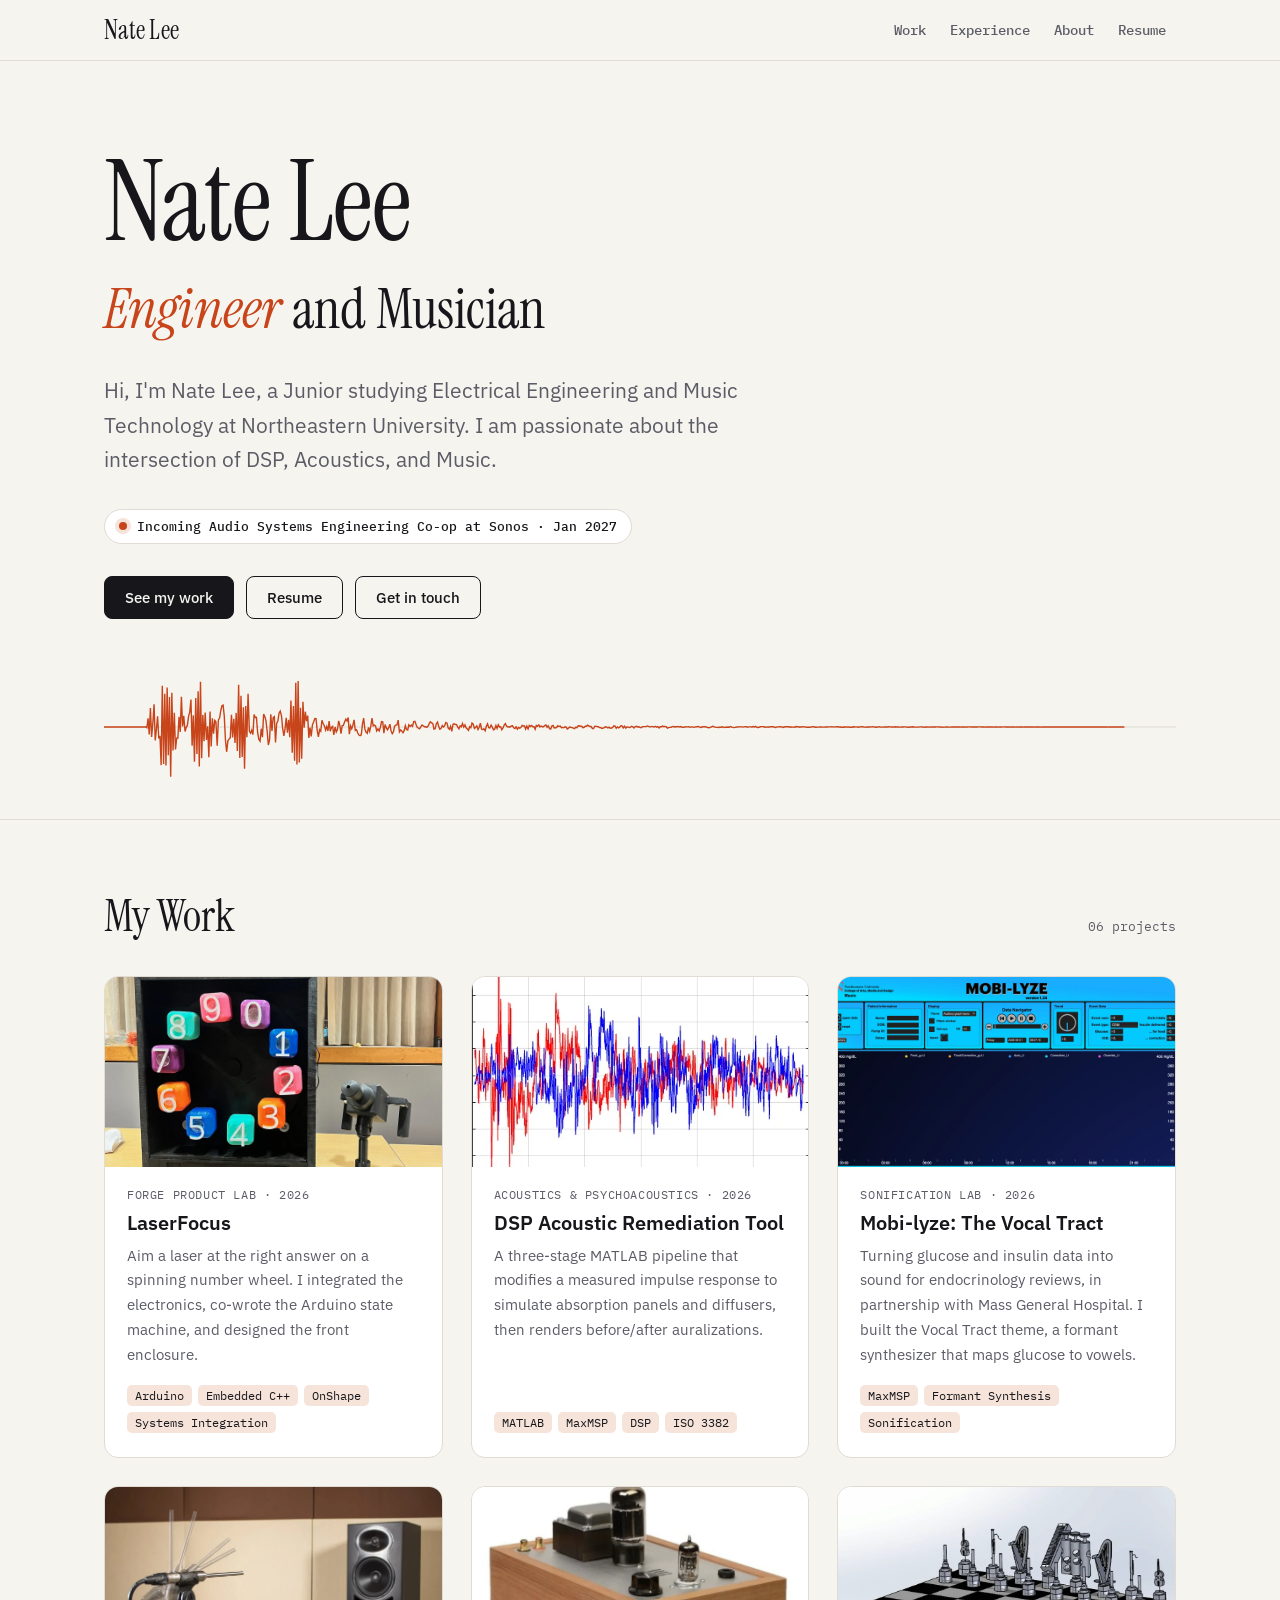
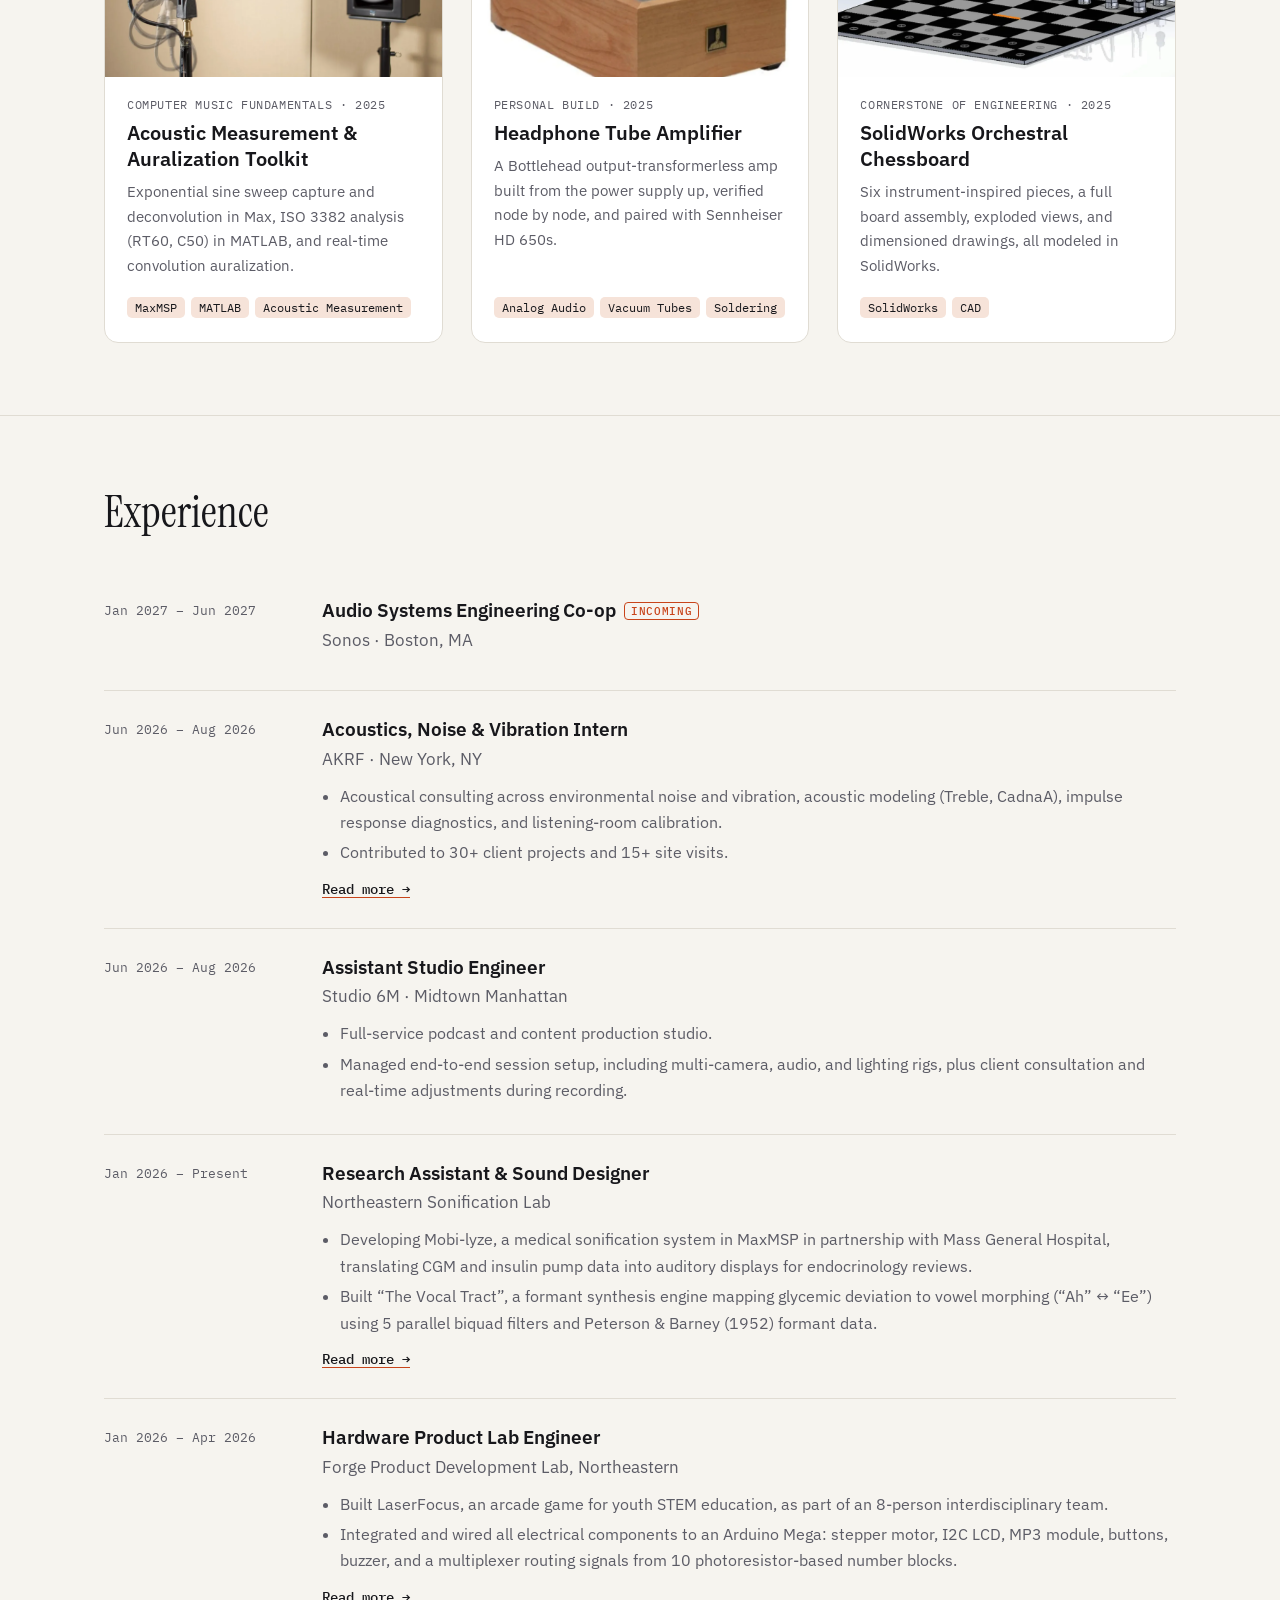
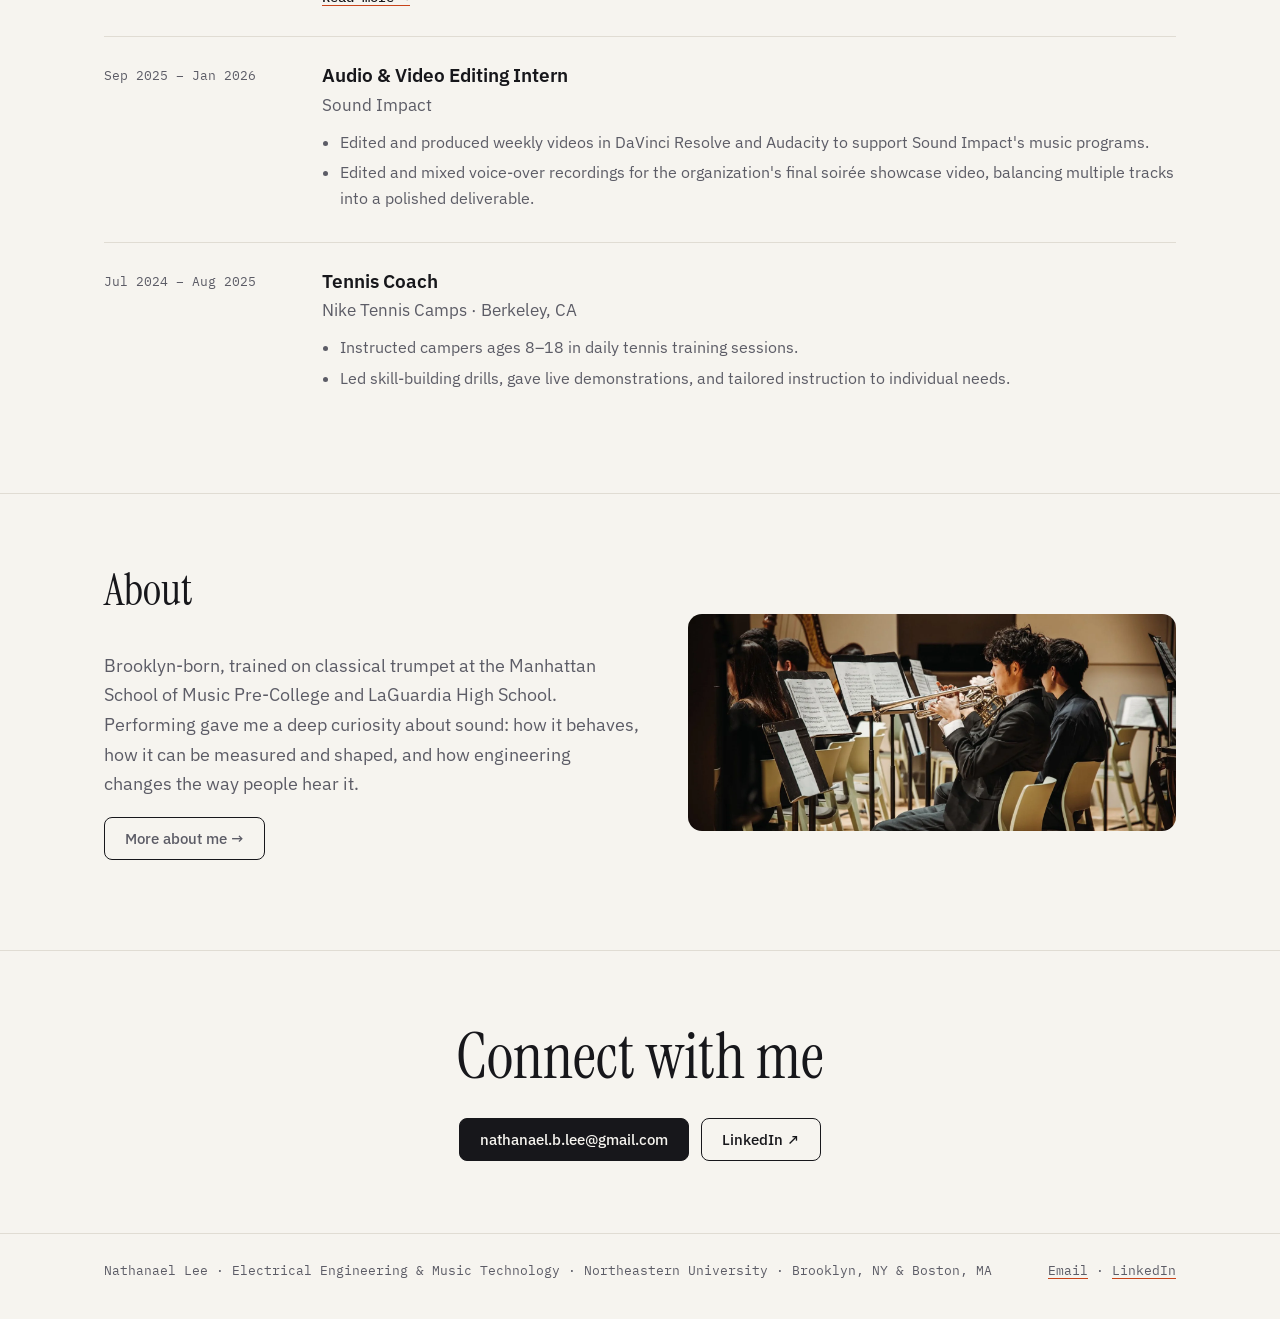
==== commit 7b10883b: "Hero: name and tagline as separate elements, drop eyebrow, cache-bust assets Co-Authored-By: Claude " ====
--- a/index.html
+++ b/index.html
@@ -11,7 +11,7 @@
 <link rel="preconnect" href="https://fonts.googleapis.com">
 <link rel="preconnect" href="https://fonts.gstatic.com" crossorigin>
 <link rel="stylesheet" href="https://fonts.googleapis.com/css2?family=IBM+Plex+Mono:wght@400;500&family=IBM+Plex+Sans:ital,wght@0,400;0,500;0,600;1,400&family=Instrument+Serif:ital@0;1&display=swap">
-<link rel="stylesheet" href="assets/style.css">
+<link rel="stylesheet" href="assets/style.css?v=4">
 </head>
 <body>
 <header class="site-header">
@@ -23,8 +23,8 @@
 <main>
 <div class="wrap">
   <section class="hero">
-    <p class="eyebrow">Electrical Engineering · Music Technology</p>
-    <h1>Nate Lee<span class="tagline"><em>Engineer</em> and Musician</span></h1>
+    <h1>Nate Lee</h1>
+    <p class="tagline"><em>Engineer</em> and Musician</p>
     <p class="lede">Hi, I'm Nate Lee, a Junior studying Electrical Engineering and Music Technology at Northeastern University. I am passionate about the intersection of DSP, Acoustics, and Music.</p>
     <div class="now"><span class="dot"></span>Incoming Audio Systems Engineering Co-op at Sonos · Jan 2027</div>
     <div class="actions">
@@ -140,6 +140,6 @@
     <span><a href="mailto:nathanael.b.lee@gmail.com">Email</a> · <a href="https://www.linkedin.com/in/nate-lee-/" target="_blank" rel="noopener">LinkedIn</a></span>
   </div>
 </footer>
-<script src="assets/main.js"></script>
+<script src="assets/main.js?v=4"></script>
 </body>
 </html>
--- a/assets/style.css
+++ b/assets/style.css
@@ -66,8 +66,8 @@
 .hero { padding: 88px 0 24px; }
 .eyebrow { font: 500 13px var(--mono); letter-spacing: .08em; text-transform: uppercase; color: var(--accent); margin: 0 0 18px; }
 .hero h1 { font: 400 clamp(56px, 10vw, 112px)/.95 var(--serif); margin: 0 0 24px; letter-spacing: -.01em; }
-.hero h1 em { color: var(--accent); }
-.hero h1 .tagline { display: block; font-size: .5em; line-height: 1.1; margin-top: 14px; }
+.hero .tagline { font: 400 clamp(32px, 5vw, 56px)/1.1 var(--serif); margin: 0 0 32px; }
+.hero .tagline em { color: var(--accent); }
 .hero .lede { font-size: clamp(18px, 2.2vw, 21px); max-width: 640px; color: var(--muted); margin: 0 0 32px; }
 .now {
   display: inline-flex; align-items: center; gap: 10px;
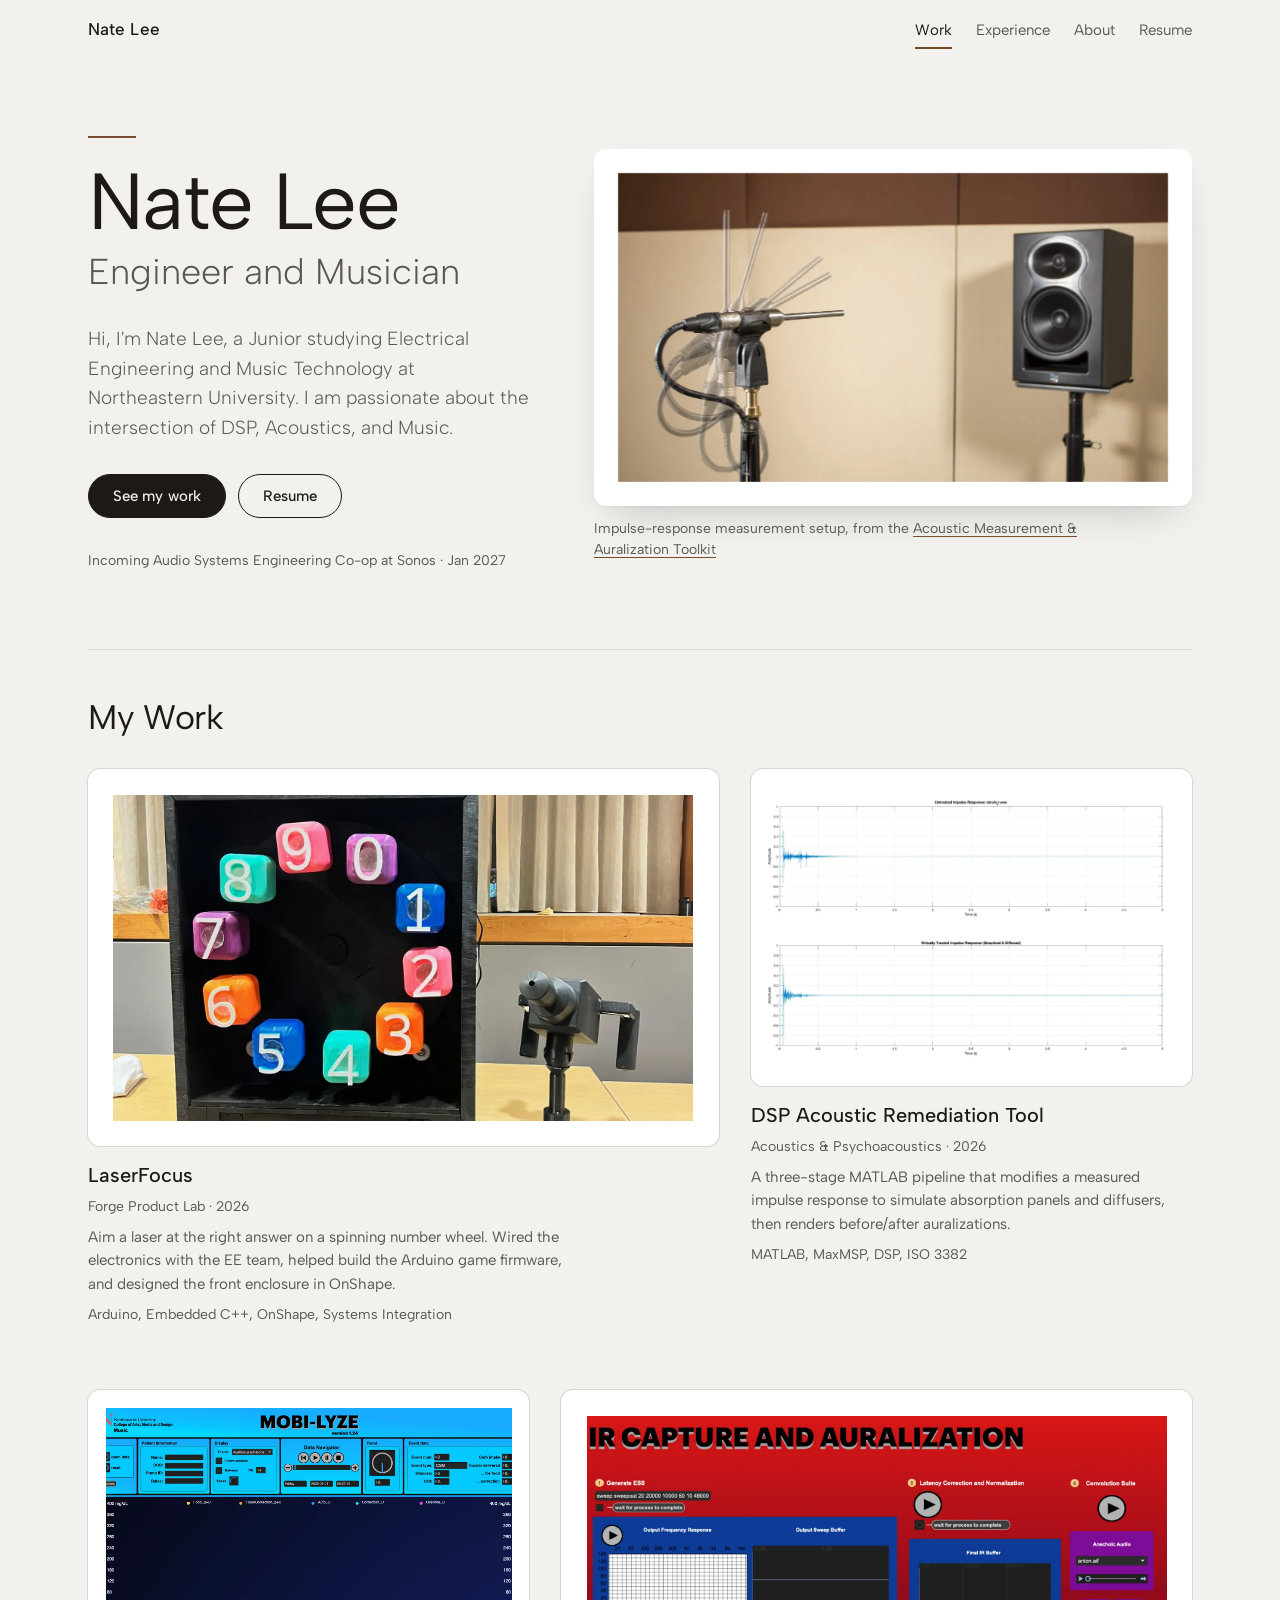
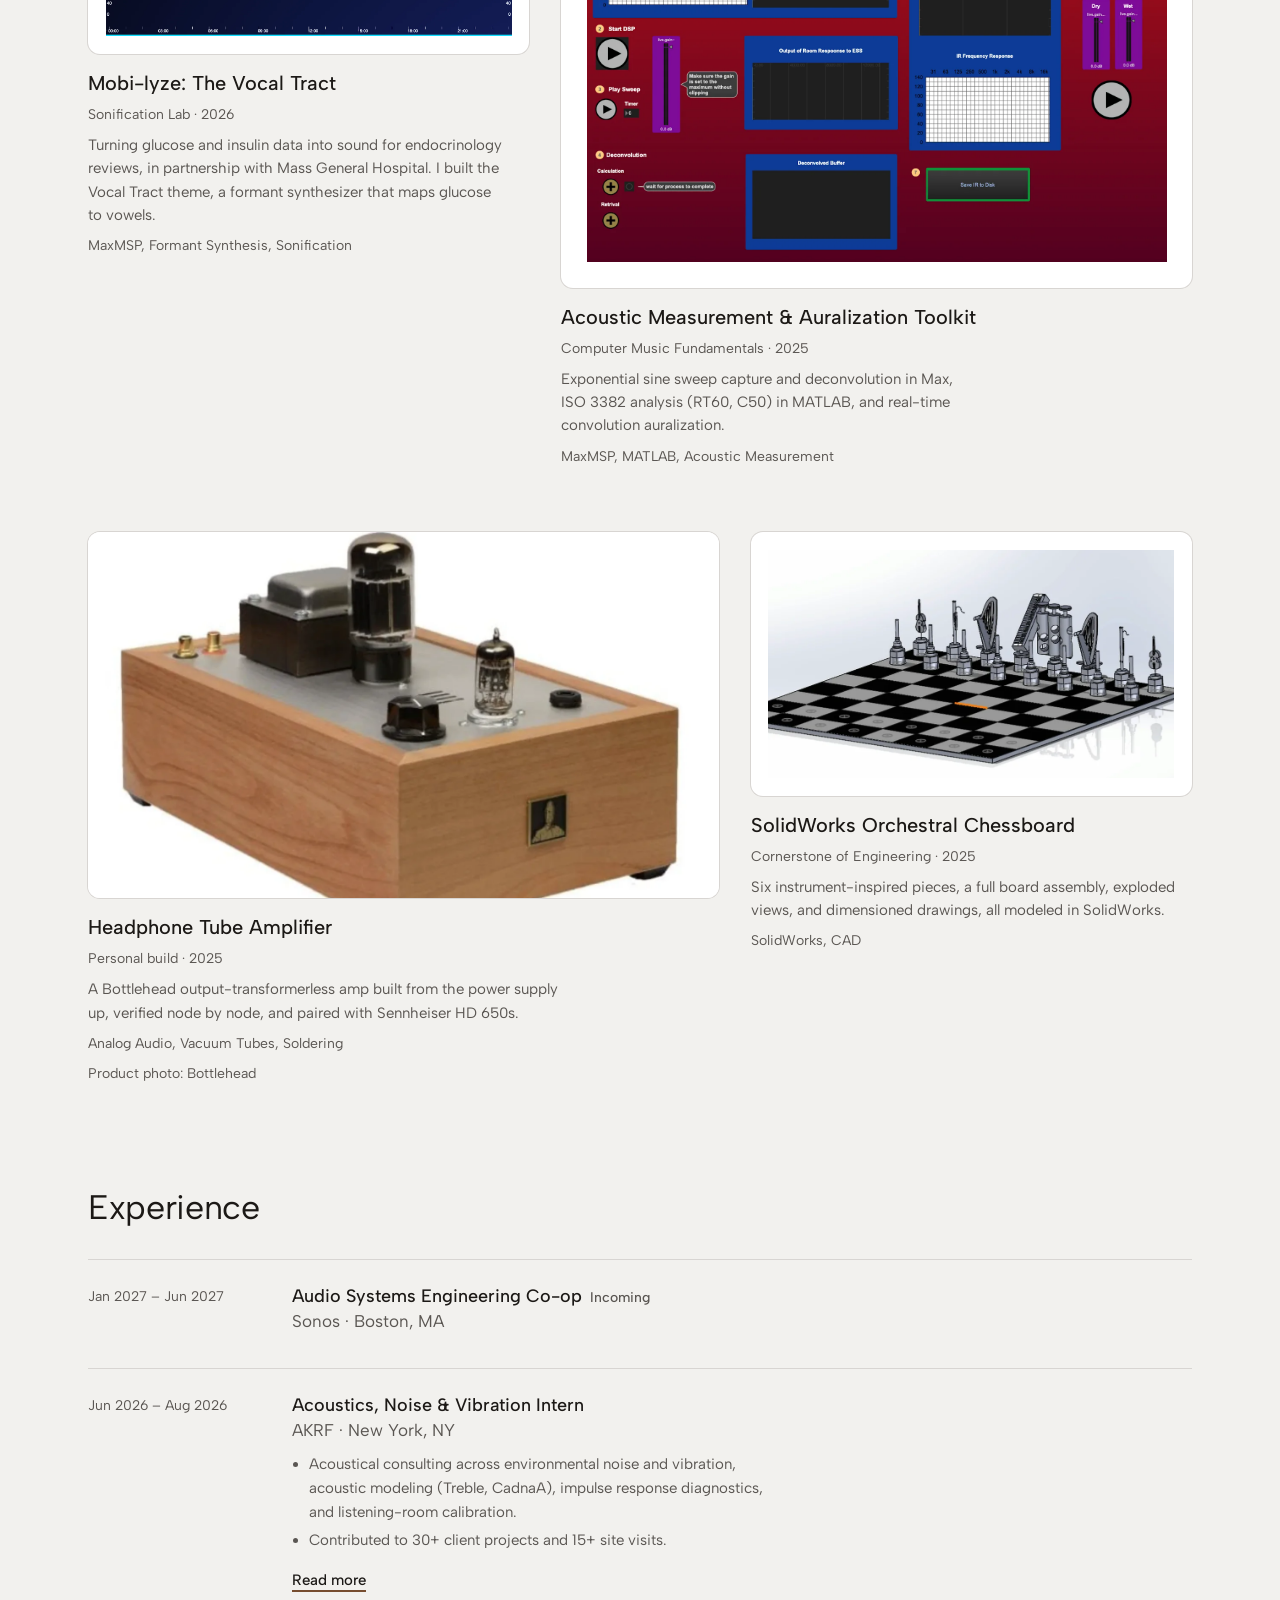
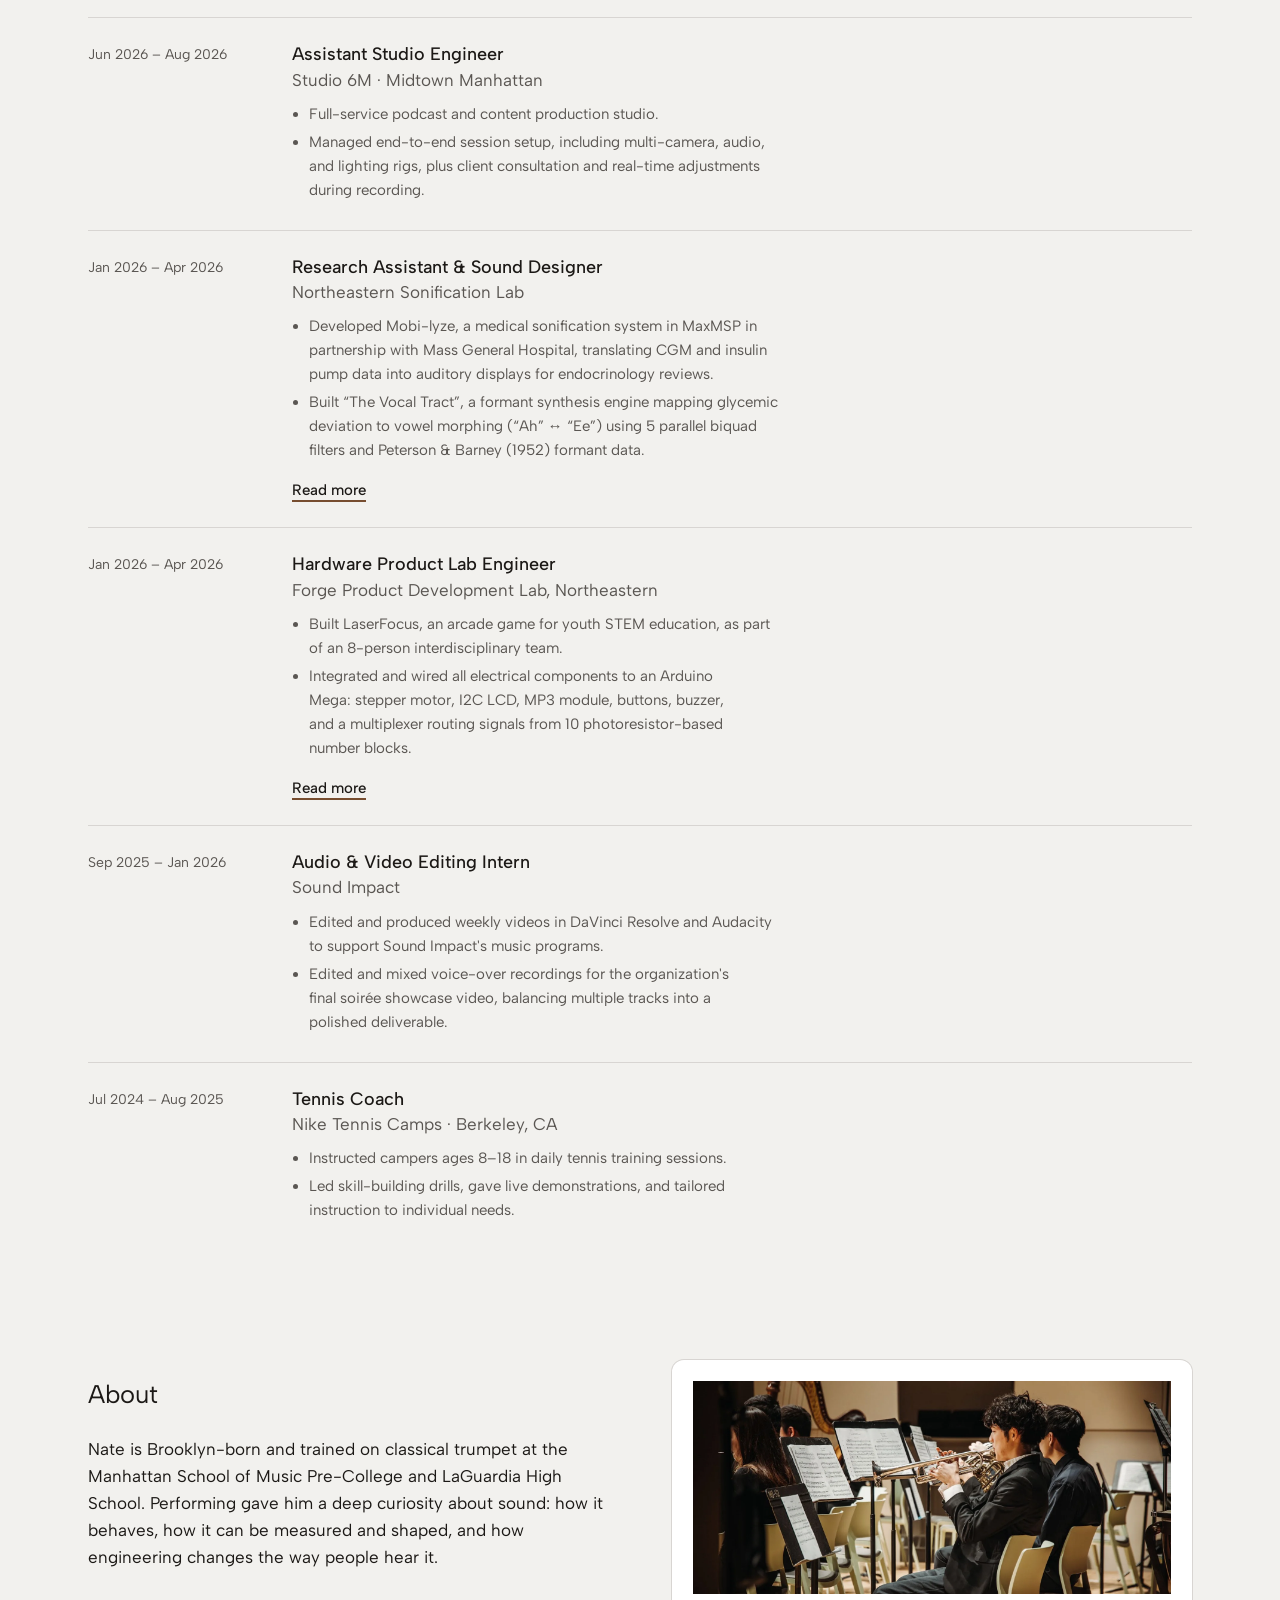
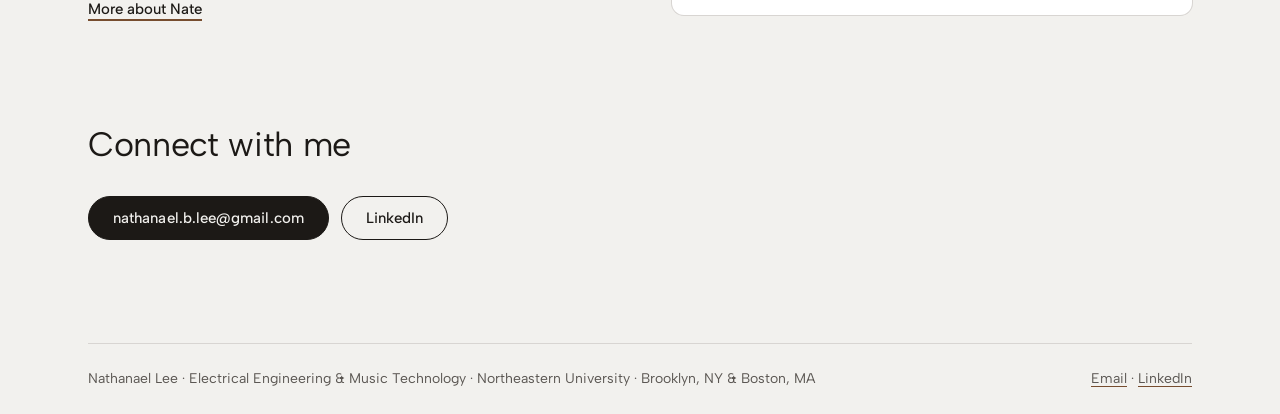
==== commit 3dc02cd1: "Redesign the site on the Object on Stage design system Rebuild every page from the new style guide's" ====
--- a/index.html
+++ b/index.html
@@ -7,139 +7,114 @@
 <meta name="description" content="Nate Lee: Electrical Engineering and Music Technology at Northeastern University. DSP, acoustics, and audio projects.">
 <meta property="og:title" content="Nate Lee · Engineer and Musician">
 <meta property="og:description" content="Nate Lee: Electrical Engineering and Music Technology at Northeastern University. DSP, acoustics, and audio projects.">
+<meta name="theme-color" content="#f2f1ee" media="(prefers-color-scheme: light)">
+<meta name="theme-color" content="#12100f" media="(prefers-color-scheme: dark)">
 <link rel="icon" href="assets/favicon.svg" type="image/svg+xml">
 <link rel="preconnect" href="https://fonts.googleapis.com">
 <link rel="preconnect" href="https://fonts.gstatic.com" crossorigin>
-<link rel="stylesheet" href="https://fonts.googleapis.com/css2?family=IBM+Plex+Mono:wght@400;500&family=IBM+Plex+Sans:ital,wght@0,400;0,500;0,600;1,400&family=Instrument+Serif:ital@0;1&display=swap">
-<link rel="stylesheet" href="assets/style.css?v=4">
+<link rel="stylesheet" href="https://fonts.googleapis.com/css2?family=Albert+Sans:wght@300;400;500&display=swap">
+<link rel="stylesheet" href="assets/tokens.css?v=2">
+<link rel="stylesheet" href="assets/site.css?v=7">
 </head>
 <body>
-<header class="site-header">
-  <div class="wrap">
-    <a class="brand" href="index.html">Nate Lee</a>
-    <nav class="nav" aria-label="Main"><a href="index.html#work">Work</a><a href="index.html#experience">Experience</a><a href="about.html">About</a><a href="resume.html">Resume</a></nav>
-  </div>
+<a class="skip" href="#main">Skip to content</a>
+<header class="wrap">
+  <nav class="site-nav" aria-label="Main">
+    <a class="wordmark" href="index.html">Nate Lee</a>
+    <ul><li><a href="#work" aria-current="page">Work</a></li><li><a href="#experience">Experience</a></li><li><a href="about.html">About</a></li><li><a href="resume.html">Resume</a></li></ul>
+  </nav>
 </header>
-<main>
+
+<main id="main">
 <div class="wrap">
-  <section class="hero">
-    <h1>Nate Lee</h1>
-    <p class="tagline"><em>Engineer</em> and Musician</p>
-    <p class="lede">Hi, I'm Nate Lee, a Junior studying Electrical Engineering and Music Technology at Northeastern University. I am passionate about the intersection of DSP, Acoustics, and Music.</p>
-    <div class="now"><span class="dot"></span>Incoming Audio Systems Engineering Co-op at Sonos · Jan 2027</div>
-    <div class="actions">
-      <a class="btn primary" href="#work">See my work</a>
-      <a class="btn ghost" href="resume.html">Resume</a>
-      <a class="btn ghost" href="#contact">Get in touch</a>
+  <section class="hero" aria-label="Introduction">
+    <div>
+      <hr class="rule">
+      <h1>Nate Lee</h1>
+      <p class="tagline">Engineer and Musician</p>
+      <p class="lede">Hi, I'm Nate Lee, a Junior studying Electrical Engineering and Music Technology at Northeastern University. I am passionate about the intersection of DSP, Acoustics, and Music.</p>
+      <div class="actions"><a class="btn btn--primary" href="#work">See my work</a><a class="btn" href="resume.html">Resume</a></div>
+      <p class="next">Incoming Audio Systems Engineering Co-op at Sonos · Jan 2027</p>
     </div>
-    <svg class="trace" aria-hidden="true"></svg>
+    <figure class="plinth reveal"><div class="mat inset"><img src="images/cards/acoustic-measurement-toolkit.webp" alt="Measurement microphone on a stand beside a studio monitor, set up to capture a room impulse response" width="1400" height="787" fetchpriority="high"></div>
+      <figcaption>Impulse-response measurement setup, from the <a href="projects/acoustic-measurement-toolkit.html">Acoustic Measurement &amp; Auralization Toolkit</a></figcaption></figure>
   </section>
 </div>
 
-<section class="block" id="work">
+<section class="section" id="work">
   <div class="wrap">
-    <div class="section-head"><h2>My Work</h2><span class="count">06 projects</span></div>
-    <div class="grid">
-<a class="card" href="projects/laserfocus.html">
-  <div class="thumb"><img src="images/cards/laserfocus.webp" alt="LaserFocus" width="1536" height="863" loading="lazy" decoding="async"></div>
-  <div class="body">
-    <span class="meta">Forge Product Lab · 2026</span>
-    <h3>LaserFocus</h3>
-    <p>Aim a laser at the right answer on a spinning number wheel. I integrated the electronics, co-wrote the Arduino state machine, and designed the front enclosure.</p>
-    <div class="tags"><span class="tag">Arduino</span><span class="tag">Embedded C++</span><span class="tag">OnShape</span><span class="tag">Systems Integration</span></div>
-  </div>
-</a>
-<a class="card" href="projects/dsp-acoustic-remediation.html">
-  <div class="thumb"><img src="images/cards/dsp-acoustic-remediation.webp" alt="DSP Acoustic Remediation Tool" width="432" height="243" loading="lazy" decoding="async"></div>
-  <div class="body">
-    <span class="meta">Acoustics &amp; Psychoacoustics · 2026</span>
-    <h3>DSP Acoustic Remediation Tool</h3>
-    <p>A three-stage MATLAB pipeline that modifies a measured impulse response to simulate absorption panels and diffusers, then renders before/after auralizations.</p>
-    <div class="tags"><span class="tag">MATLAB</span><span class="tag">MaxMSP</span><span class="tag">DSP</span><span class="tag">ISO 3382</span></div>
-  </div>
-</a>
-<a class="card" href="projects/mobi-lyze.html">
-  <div class="thumb"><img src="images/cards/mobi-lyze.webp" alt="Mobi-lyze: The Vocal Tract" width="1600" height="899" loading="lazy" decoding="async"></div>
-  <div class="body">
-    <span class="meta">Sonification Lab · 2026</span>
-    <h3>Mobi-lyze: The Vocal Tract</h3>
-    <p>Turning glucose and insulin data into sound for endocrinology reviews, in partnership with Mass General Hospital. I built the Vocal Tract theme, a formant synthesizer that maps glucose to vowels.</p>
-    <div class="tags"><span class="tag">MaxMSP</span><span class="tag">Formant Synthesis</span><span class="tag">Sonification</span></div>
-  </div>
-</a>
-<a class="card" href="projects/acoustic-measurement-toolkit.html">
-  <div class="thumb"><img src="images/cards/acoustic-measurement-toolkit.webp" alt="Acoustic Measurement &amp; Auralization Toolkit" width="1400" height="787" loading="lazy" decoding="async"></div>
-  <div class="body">
-    <span class="meta">Computer Music Fundamentals · 2025</span>
-    <h3>Acoustic Measurement &amp; Auralization Toolkit</h3>
-    <p>Exponential sine sweep capture and deconvolution in Max, ISO 3382 analysis (RT60, C50) in MATLAB, and real-time convolution auralization.</p>
-    <div class="tags"><span class="tag">MaxMSP</span><span class="tag">MATLAB</span><span class="tag">Acoustic Measurement</span></div>
-  </div>
-</a>
-<a class="card" href="projects/headphone-tube-amp.html">
-  <div class="thumb"><img src="images/cards/headphone-tube-amp.webp" alt="Headphone Tube Amplifier" width="1446" height="839" loading="lazy" decoding="async"></div>
-  <div class="body">
-    <span class="meta">Personal build · 2025</span>
-    <h3>Headphone Tube Amplifier</h3>
-    <p>A Bottlehead output-transformerless amp built from the power supply up, verified node by node, and paired with Sennheiser HD 650s.</p>
-    <div class="tags"><span class="tag">Analog Audio</span><span class="tag">Vacuum Tubes</span><span class="tag">Soldering</span></div>
-  </div>
-</a>
-<a class="card" href="projects/orchestral-chessboard.html">
-  <div class="thumb"><img src="images/cards/orchestral-chessboard.webp" alt="SolidWorks Orchestral Chessboard" width="959" height="539" loading="lazy" decoding="async"></div>
-  <div class="body">
-    <span class="meta">Cornerstone of Engineering · 2025</span>
-    <h3>SolidWorks Orchestral Chessboard</h3>
-    <p>Six instrument-inspired pieces, a full board assembly, exploded views, and dimensioned drawings, all modeled in SolidWorks.</p>
-    <div class="tags"><span class="tag">SolidWorks</span><span class="tag">CAD</span></div>
-  </div>
-</a>
+    <h2>My Work</h2>
+    <div class="work-grid">
+      <a class="project" href="projects/laserfocus.html"><div class="plinth"><div class="mat inset"><img src="images/cards/laserfocus.webp" alt="LaserFocus arcade game with its spinning number wheel" width="1536" height="863" loading="lazy" decoding="async"></div></div>
+        <h3>LaserFocus</h3><span class="p-meta">Forge Product Lab · 2026</span>
+        <p>Aim a laser at the right answer on a spinning number wheel. Wired the electronics with the EE team, helped build the Arduino game firmware, and designed the front enclosure in OnShape.</p>
+        <span class="tools">Arduino, Embedded C++, OnShape, Systems Integration</span></a>
+      <a class="project" href="projects/dsp-acoustic-remediation.html"><div class="plinth"><div class="mat inset"><img src="images/dsp-acoustic-remediation/01.webp" alt="Untreated and treated impulse responses from the remediation pipeline" width="852" height="590" loading="lazy" decoding="async"></div></div>
+        <h3>DSP Acoustic Remediation Tool</h3><span class="p-meta">Acoustics &amp; Psychoacoustics · 2026</span>
+        <p>A three-stage MATLAB pipeline that modifies a measured impulse response to simulate absorption panels and diffusers, then renders before/after auralizations.</p>
+        <span class="tools">MATLAB, MaxMSP, DSP, ISO 3382</span></a>
+      <a class="project" href="projects/mobi-lyze.html"><div class="plinth"><div class="mat inset"><img src="images/cards/mobi-lyze.webp" alt="Mobi-lyze Max application interface" width="1600" height="899" loading="lazy" decoding="async"></div></div>
+        <h3>Mobi-lyze: The Vocal Tract</h3><span class="p-meta">Sonification Lab · 2026</span>
+        <p>Turning glucose and insulin data into sound for endocrinology reviews, in partnership with Mass General Hospital. I built the Vocal Tract theme, a formant synthesizer that maps glucose to vowels.</p>
+        <span class="tools">MaxMSP, Formant Synthesis, Sonification</span></a>
+      <a class="project" href="projects/acoustic-measurement-toolkit.html"><div class="plinth"><div class="mat inset"><img src="images/acoustic-measurement-toolkit/01.webp" alt="The IR Capture and Auralization interface built in Max" width="1600" height="1232" loading="lazy" decoding="async"></div></div>
+        <h3>Acoustic Measurement &amp; Auralization Toolkit</h3><span class="p-meta">Computer Music Fundamentals · 2025</span>
+        <p>Exponential sine sweep capture and deconvolution in Max, ISO 3382 analysis (RT60, C50) in MATLAB, and real-time convolution auralization.</p>
+        <span class="tools">MaxMSP, MATLAB, Acoustic Measurement</span></a>
+      <a class="project" href="projects/headphone-tube-amp.html"><div class="plinth"><div class="mat"><img src="images/cards/headphone-tube-amp.webp" alt="Bottlehead headphone tube amplifier kit" width="1446" height="839" loading="lazy" decoding="async"></div></div>
+        <h3>Headphone Tube Amplifier</h3><span class="p-meta">Personal build · 2025</span>
+        <p>A Bottlehead output-transformerless amp built from the power supply up, verified node by node, and paired with Sennheiser HD 650s.</p>
+        <span class="tools">Analog Audio, Vacuum Tubes, Soldering</span><span class="credit">Product photo: Bottlehead</span></a>
+      <a class="project" href="projects/orchestral-chessboard.html"><div class="plinth"><div class="mat inset"><img src="images/cards/orchestral-chessboard.webp" alt="SolidWorks render of the orchestral chess pieces" width="959" height="539" loading="lazy" decoding="async"></div></div>
+        <h3>SolidWorks Orchestral Chessboard</h3><span class="p-meta">Cornerstone of Engineering · 2025</span>
+        <p>Six instrument-inspired pieces, a full board assembly, exploded views, and dimensioned drawings, all modeled in SolidWorks.</p>
+        <span class="tools">SolidWorks, CAD</span></a>
     </div>
   </div>
 </section>
 
-<section class="block" id="experience">
+<section class="section" id="experience">
   <div class="wrap">
-    <div class="section-head"><h2>Experience</h2></div>
-    <ol class="timeline">
-<li><div class="when">Jan 2027 – Jun 2027</div><div><h3>Audio Systems Engineering Co-op<span class="badge">Incoming</span></h3><p class="org">Sonos · Boston, MA</p></div></li>
-<li><div class="when">Jun 2026 – Aug 2026</div><div><h3>Acoustics, Noise &amp; Vibration Intern</h3><p class="org">AKRF · New York, NY</p><ul><li>Acoustical consulting across environmental noise and vibration, acoustic modeling (Treble, CadnaA), impulse response diagnostics, and listening-room calibration.</li><li>Contributed to 30+ client projects and 15+ site visits.</li></ul><a class="more" href="experience/akrf.html">Read more →</a></div></li>
-<li><div class="when">Jun 2026 – Aug 2026</div><div><h3>Assistant Studio Engineer</h3><p class="org">Studio 6M · Midtown Manhattan</p><ul><li>Full-service podcast and content production studio.</li><li>Managed end-to-end session setup, including multi-camera, audio, and lighting rigs, plus client consultation and real-time adjustments during recording.</li></ul></div></li>
-<li><div class="when">Jan 2026 – Present</div><div><h3>Research Assistant &amp; Sound Designer</h3><p class="org">Northeastern Sonification Lab</p><ul><li>Developing Mobi-lyze, a medical sonification system in MaxMSP in partnership with Mass General Hospital, translating CGM and insulin pump data into auditory displays for endocrinology reviews.</li><li>Built “The Vocal Tract”, a formant synthesis engine mapping glycemic deviation to vowel morphing (“Ah” ↔ “Ee”) using 5 parallel biquad filters and Peterson &amp; Barney (1952) formant data.</li></ul><a class="more" href="projects/mobi-lyze.html">Read more →</a></div></li>
-<li><div class="when">Jan 2026 – Apr 2026</div><div><h3>Hardware Product Lab Engineer</h3><p class="org">Forge Product Development Lab, Northeastern</p><ul><li>Built LaserFocus, an arcade game for youth STEM education, as part of an 8-person interdisciplinary team.</li><li>Integrated and wired all electrical components to an Arduino Mega: stepper motor, I2C LCD, MP3 module, buttons, buzzer, and a multiplexer routing signals from 10 photoresistor-based number blocks.</li></ul><a class="more" href="projects/laserfocus.html">Read more →</a></div></li>
-<li><div class="when">Sep 2025 – Jan 2026</div><div><h3>Audio &amp; Video Editing Intern</h3><p class="org">Sound Impact</p><ul><li>Edited and produced weekly videos in DaVinci Resolve and Audacity to support Sound Impact's music programs.</li><li>Edited and mixed voice-over recordings for the organization's final soirée showcase video, balancing multiple tracks into a polished deliverable.</li></ul></div></li>
-<li><div class="when">Jul 2024 – Aug 2025</div><div><h3>Tennis Coach</h3><p class="org">Nike Tennis Camps · Berkeley, CA</p><ul><li>Instructed campers ages 8–18 in daily tennis training sessions.</li><li>Led skill-building drills, gave live demonstrations, and tailored instruction to individual needs.</li></ul></div></li>
+    <h2>Experience</h2>
+    <ol class="xp">
+      <li><span class="when">Jan 2027 – Jun 2027</span><div><h3>Audio Systems Engineering Co-op<span class="status">Incoming</span></h3><p class="org">Sonos · Boston, MA</p></div></li>
+      <li><span class="when">Jun 2026 – Aug 2026</span><div><h3>Acoustics, Noise &amp; Vibration Intern</h3><p class="org">AKRF · New York, NY</p><ul><li>Acoustical consulting across environmental noise and vibration, acoustic modeling (Treble, CadnaA), impulse response diagnostics, and listening-room calibration.</li><li>Contributed to 30+ client projects and 15+ site visits.</li></ul><a class="link-arrow" href="experience/akrf.html">Read more</a></div></li>
+      <li><span class="when">Jun 2026 – Aug 2026</span><div><h3>Assistant Studio Engineer</h3><p class="org">Studio 6M · Midtown Manhattan</p><ul><li>Full-service podcast and content production studio.</li><li>Managed end-to-end session setup, including multi-camera, audio, and lighting rigs, plus client consultation and real-time adjustments during recording.</li></ul></div></li>
+      <li><span class="when">Jan 2026 – Apr 2026</span><div><h3>Research Assistant &amp; Sound Designer</h3><p class="org">Northeastern Sonification Lab</p><ul><li>Developed Mobi-lyze, a medical sonification system in MaxMSP in partnership with Mass General Hospital, translating CGM and insulin pump data into auditory displays for endocrinology reviews.</li><li>Built “The Vocal Tract”, a formant synthesis engine mapping glycemic deviation to vowel morphing (“Ah” ↔ “Ee”) using 5 parallel biquad filters and Peterson &amp; Barney (1952) formant data.</li></ul><a class="link-arrow" href="projects/mobi-lyze.html">Read more</a></div></li>
+      <li><span class="when">Jan 2026 – Apr 2026</span><div><h3>Hardware Product Lab Engineer</h3><p class="org">Forge Product Development Lab, Northeastern</p><ul><li>Built LaserFocus, an arcade game for youth STEM education, as part of an 8-person interdisciplinary team.</li><li>Integrated and wired all electrical components to an Arduino Mega: stepper motor, I2C LCD, MP3 module, buttons, buzzer, and a multiplexer routing signals from 10 photoresistor-based number blocks.</li></ul><a class="link-arrow" href="projects/laserfocus.html">Read more</a></div></li>
+      <li><span class="when">Sep 2025 – Jan 2026</span><div><h3>Audio &amp; Video Editing Intern</h3><p class="org">Sound Impact</p><ul><li>Edited and produced weekly videos in DaVinci Resolve and Audacity to support Sound Impact's music programs.</li><li>Edited and mixed voice-over recordings for the organization's final soirée showcase video, balancing multiple tracks into a polished deliverable.</li></ul></div></li>
+      <li><span class="when">Jul 2024 – Aug 2025</span><div><h3>Tennis Coach</h3><p class="org">Nike Tennis Camps · Berkeley, CA</p><ul><li>Instructed campers ages 8–18 in daily tennis training sessions.</li><li>Led skill-building drills, gave live demonstrations, and tailored instruction to individual needs.</li></ul></div></li>
     </ol>
   </div>
 </section>
 
-<section class="block" id="about">
-  <div class="wrap split">
+<section class="section" id="about">
+  <div class="wrap about-teaser">
     <div>
-      <div class="section-head"><h2>About</h2></div>
-      <p>Brooklyn-born, trained on classical trumpet at the Manhattan School of Music Pre-College and LaGuardia High School. Performing gave me a deep curiosity about sound: how it behaves, how it can be measured and shaped, and how engineering changes the way people hear it.</p>
-      <p><a class="btn ghost" href="about.html">More about me →</a></p>
+      <h2>About</h2>
+      <p>Nate is Brooklyn-born and trained on classical trumpet at the Manhattan School of Music Pre-College and LaGuardia High School. Performing gave him a deep curiosity about sound: how it behaves, how it can be measured and shaped, and how engineering changes the way people hear it.</p>
+      <a class="link-arrow" href="about.html">More about Nate</a>
     </div>
-    <img src="images/about/orchestra.webp" alt="Nate playing trumpet in an orchestra" width="1600" height="712" loading="lazy">
+    <figure class="plinth"><div class="mat inset"><img src="images/about/orchestra.webp" alt="Nate playing trumpet in an orchestra" width="1600" height="712" loading="lazy" decoding="async"></div></figure>
   </div>
 </section>
 
-<section class="block contact" id="contact">
+<section class="section" id="contact">
   <div class="wrap">
     <h2>Connect with me</h2>
     <div class="actions">
-      <a class="btn primary" href="mailto:nathanael.b.lee@gmail.com">nathanael.b.lee@gmail.com</a>
-      <a class="btn ghost" href="https://www.linkedin.com/in/nate-lee-/" target="_blank" rel="noopener">LinkedIn ↗</a>
+      <a class="btn btn--primary" href="mailto:nathanael.b.lee@gmail.com">nathanael.b.lee@gmail.com</a>
+      <a class="btn" href="https://www.linkedin.com/in/nate-lee-/" target="_blank" rel="noopener">LinkedIn</a>
     </div>
   </div>
 </section>
 </main>
-<footer class="site-footer">
-  <div class="wrap">
+
+<footer class="wrap page-end">
+  <div class="site-footer">
     <span>Nathanael Lee · Electrical Engineering &amp; Music Technology · Northeastern University · Brooklyn, NY &amp; Boston, MA</span>
     <span><a href="mailto:nathanael.b.lee@gmail.com">Email</a> · <a href="https://www.linkedin.com/in/nate-lee-/" target="_blank" rel="noopener">LinkedIn</a></span>
   </div>
 </footer>
-<script src="assets/main.js?v=4"></script>
 </body>
 </html>
--- a/assets/tokens.css
+++ b/assets/tokens.css
@@ -0,0 +1,95 @@
+/* Nate Lee portfolio: design tokens. Source of truth: portfolio-design/style-guide.html. Pages use these tokens, never new values. */
+:root {
+  /* Color: light theme ("gallery", daylight screening) */
+  --color-stage: #f2f1ee;          /* page ground */
+  --color-stage-raised: #e9e7e4;   /* alternate section, input fill */
+  --color-plinth: #ffffff;         /* the one bright surface: photos sit on it as shot */
+  --color-ink: #1c1916;            /* headings, body, primary button fill */
+  --color-ink-soft: #5a5652;       /* secondary text, captions, meta (6.4:1) */
+  --color-on-plinth: #1c1916;      /* text placed on a plinth, both themes */
+  --color-on-plinth-soft: #5a5652;
+  --color-line: #d8d5d2;           /* hairlines, dividers (decorative) */
+  --color-line-strong: #898582;    /* input borders, control edges (3.2:1) */
+  --color-walnut: #774d2f;         /* material line only: rules, underlines, focus */
+  --color-error: #b33830;          /* form errors only */
+  --color-selection: #e8cbb4;      /* text selection */
+
+  /* Type */
+  --font-sans: "Albert Sans", "Helvetica Neue", Arial, sans-serif;
+  --weight-light: 300;
+  --weight-regular: 400;
+  --weight-medium: 500;            /* ceiling: nothing is ever bold */
+
+  --text-display: clamp(2.75rem, 1.6rem + 4.2vw, 5rem);       /* hero name */
+  --text-display-sub: clamp(1.5rem, 1.1rem + 1.6vw, 2.25rem); /* tagline */
+  --text-h1: clamp(2.25rem, 1.5rem + 2.8vw, 3.5rem);          /* page title */
+  --text-h2: clamp(1.625rem, 1.3rem + 1.1vw, 2.125rem);       /* section */
+  --text-h3: 1.25rem;                                          /* subsection */
+  --text-lede: 1.1875rem;                                      /* intro paragraph */
+  --text-body: 1.0625rem;                                      /* 17px reading text */
+  --text-small: 0.875rem;                                      /* captions, meta */
+  --text-label: 0.9375rem;                                     /* buttons, nav, form labels */
+
+  --leading-tight: 1.02;
+  --leading-heading: 1.15;
+  --leading-body: 1.6;
+  --tracking-display: -0.02em;
+  --tracking-heading: -0.01em;
+  --tracking-label: 0.005em;
+  --measure: 54ch;          /* ≈ 72–76 characters of Albert Sans */
+
+  /* Space: 4px base */
+  --space-1: 4px;  --space-2: 8px;  --space-3: 12px; --space-4: 16px; --space-5: 24px;
+  --space-6: 32px; --space-7: 48px; --space-8: 64px; --space-9: 96px; --space-10: 128px;
+  --gutter: clamp(16px, 4vw, 48px);
+  --section: clamp(64px, 8vw, 128px);
+  --container: 1200px;
+
+  /* Shape */
+  --radius-sm: 6px;      /* small inner elements */
+  --radius-md: 12px;     /* plinths, cards, inputs */
+  --radius-pill: 999px;  /* buttons only */
+  --border-hair: 1px;
+  --border-rule: 2px;    /* walnut rule, active nav underline, focus ring */
+
+  /* Depth: the lit hero plinth is the only lifted surface; other mats lift on hover */
+  --shadow-plinth: 0 1px 2px rgb(28 25 22 / 0.05), 0 18px 40px -20px rgb(28 25 22 / 0.28);
+
+  /* Controls */
+  --control-height: 44px;
+  --control-height-sm: 36px;
+  --focus-ring: 0 0 0 2px var(--color-stage), 0 0 0 4px var(--color-walnut);
+
+  /* Motion: one authored moment (the object coming into light) */
+  --dur-fast: 150ms;
+  --dur-reveal: 900ms;
+  --ease-out: cubic-bezier(0.16, 1, 0.3, 1);
+}
+
+/* Dark theme ("stage", evening) */
+@media (prefers-color-scheme: dark) {
+  :root:not([data-theme="light"]) {
+    --color-stage: #12100f;
+    --color-stage-raised: #1b1917;
+    --color-ink: #ebe9e6;
+    --color-ink-soft: #afaca8;
+    --color-line: #312e2c;
+    --color-line-strong: #6c6966;
+    --color-walnut: #c1946e;
+    --color-error: #ef7f72;
+    --color-selection: #553c2a;
+    --shadow-plinth: 0 1px 2px rgb(0 0 0 / 0.4), 0 24px 48px -20px rgb(0 0 0 / 0.75);
+  }
+}
+:root[data-theme="dark"] {
+  --color-stage: #12100f;
+  --color-stage-raised: #1b1917;
+  --color-ink: #ebe9e6;
+  --color-ink-soft: #afaca8;
+  --color-line: #312e2c;
+  --color-line-strong: #6c6966;
+  --color-walnut: #c1946e;
+  --color-error: #ef7f72;
+  --color-selection: #553c2a;
+  --shadow-plinth: 0 1px 2px rgb(0 0 0 / 0.4), 0 24px 48px -20px rgb(0 0 0 / 0.75);
+}
--- a/assets/site.css
+++ b/assets/site.css
@@ -0,0 +1,241 @@
+/* Nate Lee portfolio: base, components and page layout.
+   Built only from assets/tokens.css. Component rules match portfolio-design/style-guide.html. */
+
+*, *::before, *::after { box-sizing: border-box; }
+html { -webkit-text-size-adjust: 100%; scroll-behavior: smooth; color-scheme: light dark; }
+:root[data-theme="light"] { color-scheme: light; }
+:root[data-theme="dark"] { color-scheme: dark; }
+body {
+  margin: 0;
+  background: var(--color-stage);
+  color: var(--color-ink);
+  font-family: var(--font-sans);
+  font-size: var(--text-body);
+  font-weight: var(--weight-regular);
+  line-height: var(--leading-body);
+  -webkit-font-smoothing: antialiased;
+  caret-color: var(--color-walnut);
+}
+::selection { background: var(--color-selection); color: var(--color-ink); }
+img { display: block; max-width: 100%; height: auto; }
+h1, h2, h3 { font-weight: var(--weight-regular); text-wrap: balance; }
+p, li { text-wrap: pretty; }
+a { color: inherit; text-decoration-line: underline; text-decoration-color: var(--color-walnut); text-decoration-thickness: var(--border-hair); text-underline-offset: 0.22em; }
+a:hover { text-decoration-thickness: var(--border-rule); }
+:focus-visible { outline: none; box-shadow: var(--focus-ring); border-radius: var(--radius-sm); }
+* { scrollbar-color: var(--color-line-strong) transparent; scrollbar-width: thin; }
+@media (prefers-reduced-motion: reduce) { html { scroll-behavior: auto; } }
+
+/* ---------- Layout ---------- */
+.wrap { max-width: var(--container); margin-inline: auto; padding-inline: var(--gutter); }
+.skip { position: absolute; left: var(--space-4); top: -100px; z-index: 20; background: var(--color-ink); color: var(--color-stage); padding: var(--space-2) var(--space-4); border-radius: var(--radius-pill); text-decoration: none; font-size: var(--text-label); }
+.skip:focus { top: var(--space-4); }
+.section { padding-top: var(--section); scroll-margin-top: var(--space-5); }
+.section > .wrap > h2 { font-size: var(--text-h2); line-height: var(--leading-heading); letter-spacing: var(--tracking-heading); margin: 0 0 var(--space-6); }
+
+/* ---------- Wordmark + navigation ---------- */
+.site-nav { display: flex; align-items: center; justify-content: space-between; gap: var(--space-5); padding: var(--space-4) 0; }
+.wordmark { font-size: 1.0625rem; font-weight: var(--weight-medium); letter-spacing: var(--tracking-label); text-decoration: none; }
+.site-nav ul { display: flex; gap: var(--space-5); list-style: none; margin: 0; padding: 0; font-size: var(--text-label); }
+.site-nav ul a { text-decoration: none; color: var(--color-ink-soft); padding: var(--space-2) 0; border-bottom: var(--border-rule) solid transparent; transition: color var(--dur-fast) var(--ease-out); }
+.site-nav ul a:hover { color: var(--color-ink); }
+.site-nav ul a[aria-current="page"] { color: var(--color-ink); border-bottom-color: var(--color-walnut); }
+
+/* ---------- Buttons ---------- */
+.btn {
+  display: inline-flex; align-items: center; justify-content: center; gap: var(--space-2);
+  min-height: var(--control-height); padding: 0 var(--space-5);
+  font: var(--weight-medium) var(--text-label)/1 var(--font-sans); letter-spacing: var(--tracking-label);
+  border-radius: var(--radius-pill); border: var(--border-hair) solid var(--color-ink);
+  background: transparent; color: var(--color-ink); text-decoration: none; cursor: pointer;
+  transition: background-color var(--dur-fast) var(--ease-out), color var(--dur-fast) var(--ease-out), border-color var(--dur-fast) var(--ease-out);
+}
+.btn--primary { background: var(--color-ink); color: var(--color-stage); }
+.btn:hover { background: var(--color-stage-raised); }
+.btn--primary:hover { background: color-mix(in oklab, var(--color-ink) 84%, var(--color-stage)); }
+.btn:focus-visible { outline: none; box-shadow: var(--focus-ring); border-radius: var(--radius-pill); }
+.btn:active { transform: translateY(1px); }
+.btn--sm { min-height: var(--control-height-sm); padding: 0 var(--space-4); font-size: var(--text-small); }
+.actions { display: flex; flex-wrap: wrap; gap: var(--space-3); }
+
+/* Text link with walnut underline */
+.link-arrow { font-weight: var(--weight-medium); font-size: var(--text-label); text-decoration-thickness: var(--border-rule); text-underline-offset: 0.35em; }
+
+/* Walnut rule: the only ornament, at most one per view */
+.rule { width: 48px; height: var(--border-rule); background: var(--color-walnut); border: 0; margin: 0 0 var(--space-5); }
+
+/* ---------- Plinth: object or photo shown as shot, on white, in both themes ---------- */
+.plinth { margin: 0; }
+.plinth .mat { background: var(--color-plinth); border-radius: var(--radius-md); box-shadow: 0 0 0 var(--border-hair) var(--color-line); overflow: hidden; }
+.plinth .mat img { width: 100%; height: auto; }
+.plinth.reveal .mat { box-shadow: var(--shadow-plinth); }
+.plinth .mat.inset { padding: clamp(16px, 4%, 40px); }
+.plinth figcaption { font-size: var(--text-small); color: var(--color-ink-soft); margin-top: var(--space-3); line-height: 1.5; text-wrap: pretty; }
+.plinth figcaption .credit { display: block; }
+@media (prefers-reduced-motion: no-preference) {
+  .plinth.reveal .mat img { animation: into-light var(--dur-reveal) var(--ease-out) 120ms both; }
+}
+@keyframes into-light { from { opacity: 0.35; filter: brightness(0.55) saturate(0.7); } to { opacity: 1; filter: none; } }
+
+/* ---------- Project card: a plinth, then plain text; no tag chips ---------- */
+.project { display: grid; gap: var(--space-2); align-content: start; text-decoration: none; color: inherit; max-width: 440px; }
+.project > .plinth { margin-bottom: var(--space-2); }
+.project .mat { transition: box-shadow var(--dur-fast) var(--ease-out); }
+.project:hover .mat { box-shadow: var(--shadow-plinth); }
+.project .p-meta { font-size: var(--text-small); color: var(--color-ink-soft); }
+.project h3 { font-size: var(--text-h3); line-height: 1.3; font-weight: var(--weight-medium); margin: 0; }
+.project p { margin: 0; color: var(--color-ink-soft); font-size: 0.9375rem; line-height: 1.55; max-width: var(--measure); }
+.project .tools, .project .credit { font-size: var(--text-small); color: var(--color-ink-soft); }
+.project:hover h3 { text-decoration: underline; text-decoration-color: var(--color-walnut); text-decoration-thickness: var(--border-rule); text-underline-offset: 0.25em; }
+
+/* ---------- Experience row ---------- */
+.xp { list-style: none; margin: 0; padding: 0; }
+.xp > li { display: grid; grid-template-columns: 180px 1fr; gap: var(--space-5); padding: var(--space-5) 0; border-top: var(--border-hair) solid var(--color-line); }
+.xp .when { font-size: var(--text-small); color: var(--color-ink-soft); font-variant-numeric: tabular-nums; padding-top: 2px; }
+.xp h3 { font-size: 1.125rem; font-weight: var(--weight-medium); margin: 0; line-height: 1.35; }
+.xp .org { color: var(--color-ink-soft); margin: 0 0 var(--space-2); }
+.xp ul { margin: 0; padding-left: 1.1em; color: var(--color-ink-soft); font-size: 0.9375rem; max-width: var(--measure); }
+.xp ul li { margin: var(--space-1) 0; list-style: disc; }
+.xp .status { font-size: var(--text-small); color: var(--color-ink-soft); margin-left: var(--space-2); }
+.xp .link-arrow { display: inline-block; justify-self: start; margin-top: var(--space-3); }
+
+/* ---------- Fact list (case study header) ---------- */
+.facts { display: grid; grid-template-columns: repeat(auto-fit, minmax(min(100%, 200px), 1fr)); gap: 0 var(--space-6); margin: 0; }
+.facts div { border-top: var(--border-hair) solid var(--color-line); padding: var(--space-3) 0 var(--space-4); }
+.facts dt { font-size: var(--text-small); color: var(--color-ink-soft); }
+.facts dd { margin: var(--space-1) 0 0; font-size: 0.9375rem; text-wrap: pretty; }
+
+/* ---------- Data table ---------- */
+.data { width: 100%; border-collapse: collapse; font-size: 0.9375rem; font-variant-numeric: tabular-nums; }
+.data caption { text-align: left; font-weight: var(--weight-medium); padding-bottom: var(--space-3); caption-side: top; }
+.data th { text-align: left; font-weight: var(--weight-medium); font-size: var(--text-small); color: var(--color-ink-soft); border-bottom: var(--border-hair) solid var(--color-line-strong); padding: var(--space-2) var(--space-4) var(--space-2) 0; }
+.data td { border-bottom: var(--border-hair) solid var(--color-line); padding: var(--space-3) var(--space-4) var(--space-3) 0; }
+.table-scroll { overflow-x: auto; }
+
+/* ---------- Footer ---------- */
+.site-footer { display: flex; flex-wrap: wrap; justify-content: space-between; gap: var(--space-3); padding: var(--space-5) 0; border-top: var(--border-hair) solid var(--color-line); font-size: var(--text-small); color: var(--color-ink-soft); }
+footer.page-end { margin-top: var(--section); }
+
+/* ================= HOME ================= */
+.hero { display: grid; grid-template-columns: minmax(0, 0.85fr) minmax(0, 1.15fr); gap: clamp(32px, 5vw, 80px); align-items: center; padding: clamp(32px, 6vw, 96px) 0 clamp(40px, 6vw, 96px); }
+.hero h1 { font-size: var(--text-display); line-height: var(--leading-tight); letter-spacing: var(--tracking-display); margin: 0; }
+.hero .tagline { font-size: var(--text-display-sub); font-weight: var(--weight-light); line-height: var(--leading-heading); color: var(--color-ink-soft); margin: var(--space-2) 0 var(--space-6); }
+.hero .lede { font-size: var(--text-lede); font-weight: var(--weight-light); line-height: 1.55; color: var(--color-ink-soft); max-width: 40ch; margin: 0 0 var(--space-6); }
+.hero .next { font-size: var(--text-small); color: var(--color-ink-soft); margin: var(--space-6) 0 0; }
+
+/* My Work: the first row starts at the fold */
+#work { padding-top: 0; }
+#work > .wrap > h2 { padding-top: var(--space-7); border-top: var(--border-hair) solid var(--color-line); }
+.work-grid { display: grid; grid-template-columns: repeat(12, minmax(0, 1fr)); gap: var(--space-8) var(--space-6); align-items: start; }
+.work-grid .project { max-width: none; grid-column: span 5; }
+.work-grid .project:nth-child(1), .work-grid .project:nth-child(4), .work-grid .project:nth-child(5) { grid-column: span 7; }
+
+/* About teaser */
+.about-teaser { display: grid; grid-template-columns: minmax(0, 1fr) minmax(0, 1fr); gap: clamp(32px, 5vw, 80px); align-items: center; }
+.about-teaser p { max-width: var(--measure); margin: 0 0 var(--space-5); }
+
+/* Connect */
+#contact .actions { margin-bottom: var(--space-2); }
+
+/* ================= ABOUT + RESUME ================= */
+.page-head { padding: var(--space-7) 0 var(--space-6); }
+.page-head h1 { font-size: var(--text-h1); line-height: var(--leading-heading); letter-spacing: var(--tracking-display); margin: 0 0 var(--space-5); }
+.page-head .bio { font-size: var(--text-lede); font-weight: var(--weight-light); line-height: 1.6; max-width: var(--measure); margin: 0 0 var(--space-7); }
+.page-head .actions { margin-bottom: var(--space-7); }
+.page-head > .embed { max-width: 880px; }
+
+/* Spec-sheet rows: title left, content right */
+.sheet-row { display: grid; grid-template-columns: minmax(0, 1fr) minmax(0, 2fr); gap: var(--space-6); padding: var(--space-7) 0; border-top: var(--border-hair) solid var(--color-line); }
+.sheet-row > h2 { font-size: var(--text-h2); line-height: var(--leading-heading); letter-spacing: var(--tracking-heading); margin: 0; }
+.sheet-row h3 { font-size: var(--text-h3); line-height: 1.3; font-weight: var(--weight-medium); margin: 0 0 var(--space-1); }
+.sheet-row h4 { font-size: var(--text-body); font-weight: var(--weight-medium); margin: var(--space-6) 0 var(--space-2); }
+.sheet-row .sub { color: var(--color-ink-soft); margin: 0; }
+.sheet-row ul { margin: 0; padding-left: 1.1em; color: var(--color-ink-soft); }
+.sheet-row li { margin: var(--space-1) 0; }
+.sheet-row .split { display: grid; grid-template-columns: repeat(auto-fit, minmax(min(100%, 260px), 1fr)); gap: 0 var(--space-6); }
+.list-cols { columns: 2 220px; column-gap: var(--space-6); }
+.list-cols li { break-inside: avoid; }
+.sheet-row p { max-width: var(--measure); margin: 0 0 var(--space-4); }
+
+/* ================= CASE STUDY ================= */
+.article-head { padding: var(--space-7) 0 var(--space-6); }
+.back { font-size: var(--text-label); color: var(--color-ink-soft); text-decoration: none; }
+.back svg, .btn svg { width: 0.875em; height: 0.875em; flex: none; }
+.back svg { vertical-align: -0.1em; margin-right: var(--space-2); }
+.back:hover { color: var(--color-ink); text-decoration: underline; text-decoration-color: var(--color-walnut); }
+.article-head .rule { margin-top: var(--space-7); }
+.article-head h1 { font-size: var(--text-h1); line-height: var(--leading-heading); letter-spacing: var(--tracking-display); margin: 0 0 var(--space-4); max-width: 22ch; }
+.article-head .subtitle { font-size: var(--text-lede); font-weight: var(--weight-light); line-height: 1.55; color: var(--color-ink-soft); max-width: var(--measure); margin: 0 0 var(--space-7); }
+.article-head .facts { margin-bottom: var(--space-7); }
+.article-head .plinth .mat { width: fit-content; max-width: 100%; }
+.article-head .plinth .mat img { width: auto; max-width: 100%; max-height: 70vh; }
+
+/* Reading column: left-aligned with the header; figures, tables and embeds may run wider */
+.prose { padding-bottom: var(--space-4); }
+.prose > * { max-width: var(--measure); }
+.prose > figure, .prose > .gallery, .prose > .table-wrap, .prose > .embed { max-width: 880px; margin: var(--space-7) 0; }
+.prose h2 { font-size: var(--text-h2); line-height: var(--leading-heading); letter-spacing: var(--tracking-heading); margin: var(--space-8) 0 var(--space-4); }
+.prose > h2:first-child { margin-top: var(--space-5); }
+.prose h3 { font-size: var(--text-h3); line-height: 1.3; font-weight: var(--weight-medium); margin: var(--space-7) 0 var(--space-3); }
+.prose h4 { font-size: var(--text-body); line-height: 1.4; font-weight: var(--weight-medium); margin: var(--space-6) 0 var(--space-2); }
+.prose p, .prose ul, .prose ol { margin: 0 0 var(--space-4); }
+.prose ul, .prose ol { padding-left: 1.1em; }
+.prose li { margin: var(--space-1) 0; }
+.prose strong { font-weight: var(--weight-medium); }
+.prose em { font-style: normal; }
+
+/* Figures sit on the plinth, as shot */
+.prose figure img { width: 100%; background: var(--color-plinth); padding: clamp(8px, 2%, 20px); border-radius: var(--radius-md); box-shadow: 0 0 0 var(--border-hair) var(--color-line); cursor: zoom-in; }
+.prose figure.narrow { max-width: 480px; }
+.prose figcaption { font-size: var(--text-small); color: var(--color-ink-soft); margin-top: var(--space-3); line-height: 1.5; max-width: var(--measure); }
+.prose figcaption .credit { display: block; }
+.gallery { display: grid; grid-template-columns: repeat(var(--cols, 3), minmax(0, 1fr)); gap: var(--space-4); }
+.gallery figure { margin: 0; }
+.gallery img { aspect-ratio: 4 / 3; object-fit: contain; }
+
+/* Video and document embeds */
+.embed { position: relative; aspect-ratio: 16 / 10; border-radius: var(--radius-md); overflow: hidden; background: var(--color-stage-raised); }
+.embed.doc { aspect-ratio: 8.5 / 11; max-height: 1000px; }
+.embed iframe { position: absolute; inset: 0; width: 100%; height: 100%; border: 0; }
+.prose > .embed + .embed-caption { margin-top: calc(-1 * var(--space-5)); font-size: var(--text-small); color: var(--color-ink-soft); }
+
+/* Tables use the data-table component */
+.prose table { width: 100%; border-collapse: collapse; font-size: 0.9375rem; font-variant-numeric: tabular-nums; }
+.prose caption { text-align: left; font-weight: var(--weight-medium); padding-bottom: var(--space-3); caption-side: top; }
+.prose th { text-align: left; font-weight: var(--weight-medium); font-size: var(--text-small); color: var(--color-ink-soft); border-bottom: var(--border-hair) solid var(--color-line-strong); padding: var(--space-2) var(--space-4) var(--space-2) 0; vertical-align: bottom; }
+.prose td { border-bottom: var(--border-hair) solid var(--color-line); padding: var(--space-3) var(--space-4) var(--space-3) 0; vertical-align: top; }
+.table-wrap { overflow-x: auto; }
+
+/* Previous / next */
+.pager { display: flex; justify-content: space-between; gap: var(--space-5); max-width: none; margin-top: var(--space-9); padding-top: var(--space-5); border-top: var(--border-hair) solid var(--color-line); }
+.pager a { text-decoration: none; display: flex; flex-direction: column; gap: var(--space-1); max-width: 48%; font-weight: var(--weight-medium); }
+.pager a span { font-size: var(--text-small); font-weight: var(--weight-regular); color: var(--color-ink-soft); }
+.pager a:hover { text-decoration: underline; text-decoration-color: var(--color-walnut); text-decoration-thickness: var(--border-rule); text-underline-offset: 0.3em; }
+.pager a.next { text-align: right; margin-left: auto; }
+
+/* Lightbox: the full-size photo on the stage */
+dialog.lightbox { border: 0; padding: 0; background: transparent; max-width: 96vw; max-height: 94vh; }
+dialog.lightbox::backdrop { background: color-mix(in oklab, var(--color-stage) 94%, transparent); }
+dialog.lightbox img { max-width: 96vw; max-height: 94vh; object-fit: contain; background: var(--color-plinth); border-radius: var(--radius-md); box-shadow: var(--shadow-plinth); cursor: zoom-out; }
+
+@media (max-width: 960px) {
+  .work-grid { grid-template-columns: repeat(2, minmax(0, 1fr)); }
+  .work-grid .project, .work-grid .project:nth-child(n) { grid-column: auto; }
+}
+@media (max-width: 760px) {
+  .hero, .about-teaser { grid-template-columns: 1fr; }
+  .work-grid { grid-template-columns: minmax(0, 1fr); gap: var(--space-7); }
+  .xp > li { grid-template-columns: 1fr; gap: 0; }
+  .xp > li > div { display: contents; }
+  .xp h3 { order: 1; }
+  .xp .org { order: 2; margin-bottom: 0; }
+  .xp .when { order: 3; padding-top: 0; margin-bottom: var(--space-2); }
+  .xp ul, .xp .link-arrow { order: 4; }
+  .site-nav ul { gap: var(--space-4); }
+  .gallery { grid-template-columns: 1fr; }
+  .sheet-row { grid-template-columns: 1fr; gap: var(--space-4); }
+  .facts { grid-template-columns: repeat(2, minmax(0, 1fr)); }
+}
+@media (max-width: 420px) {
+  .site-nav { flex-wrap: wrap; row-gap: var(--space-1); }
+}
